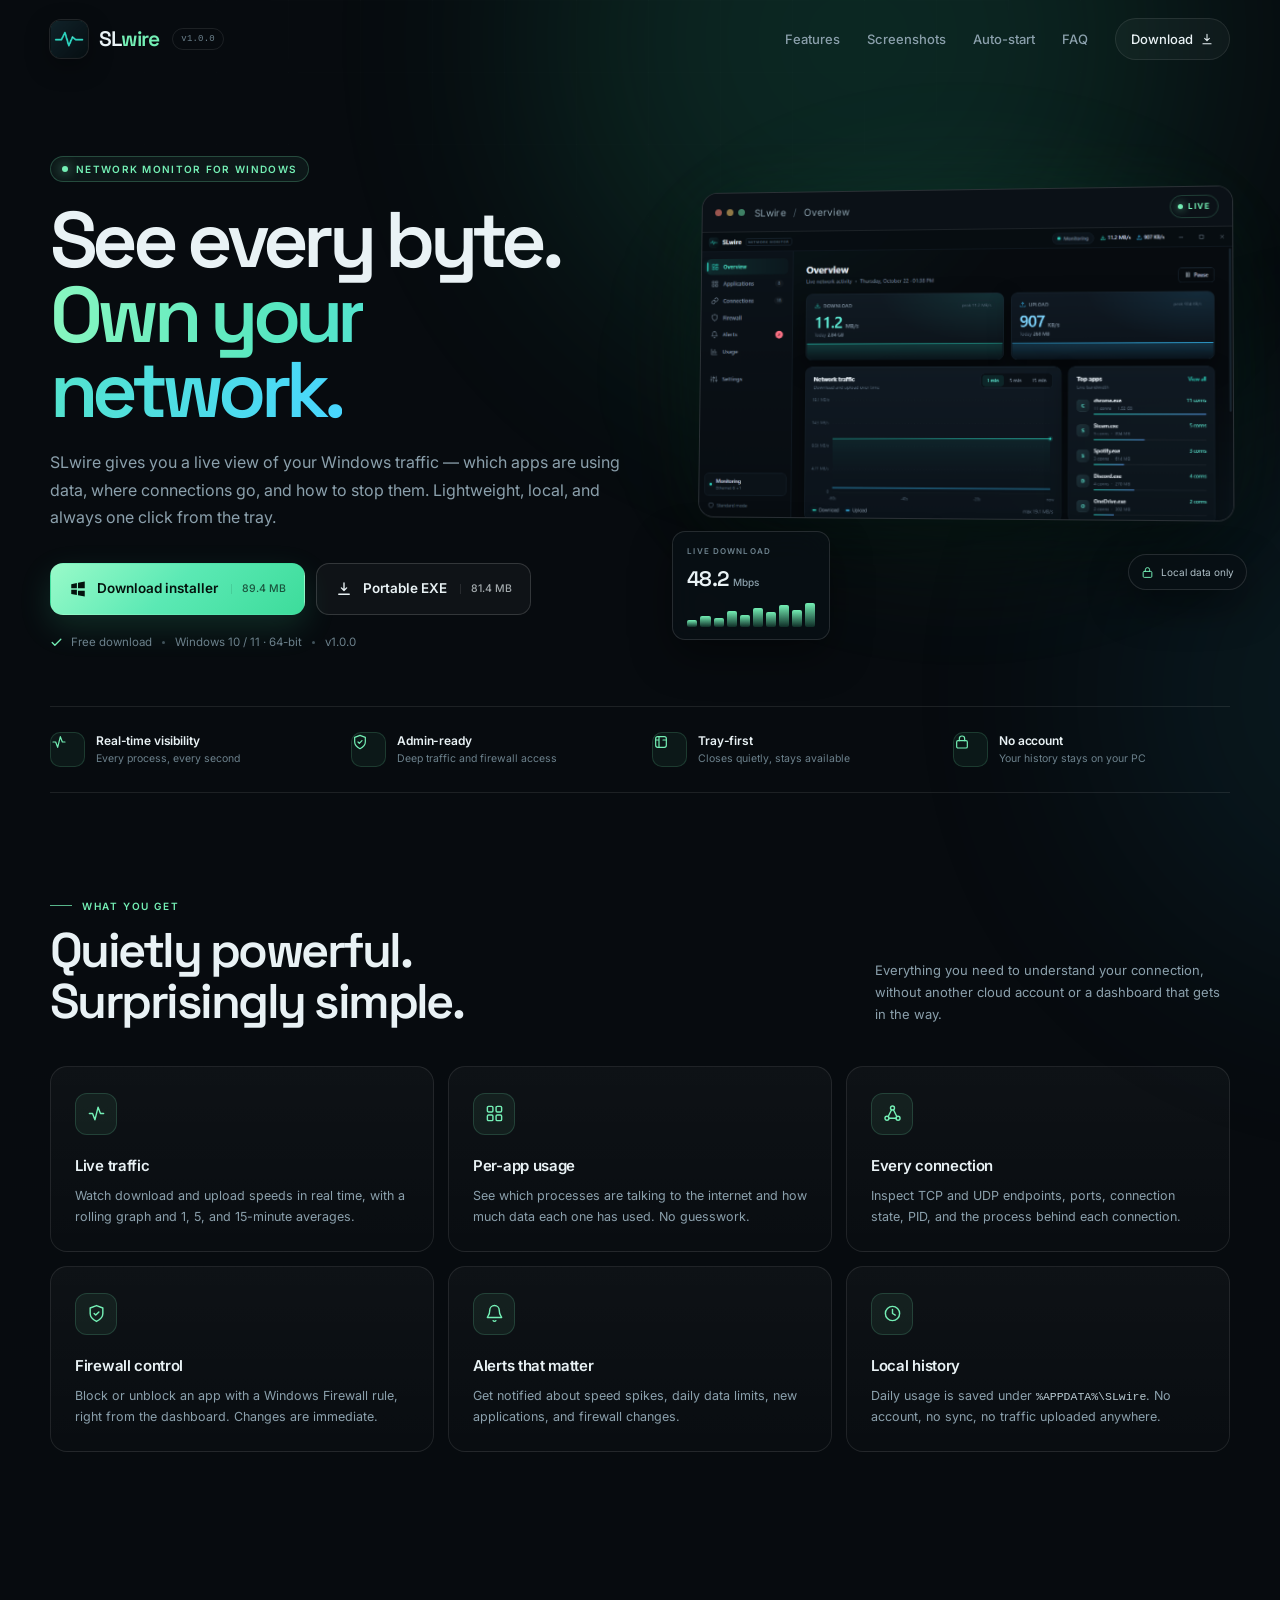
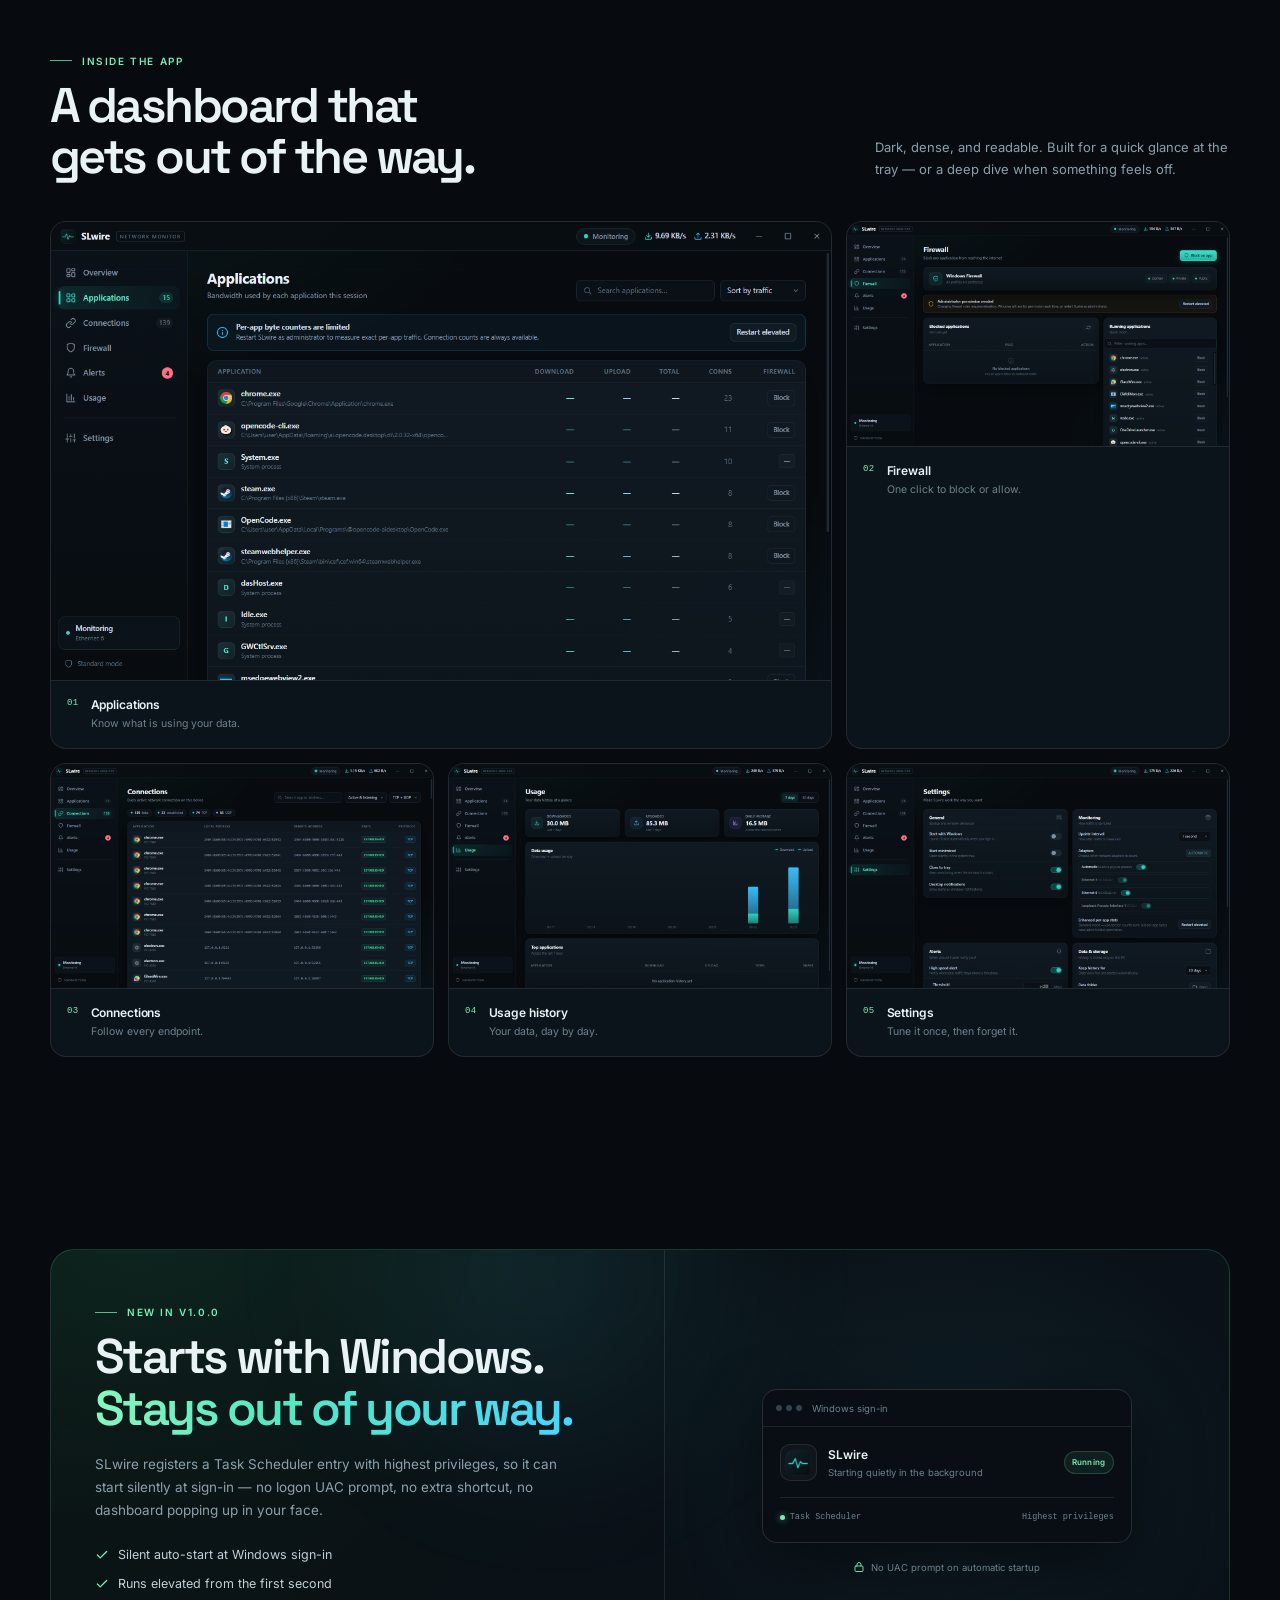
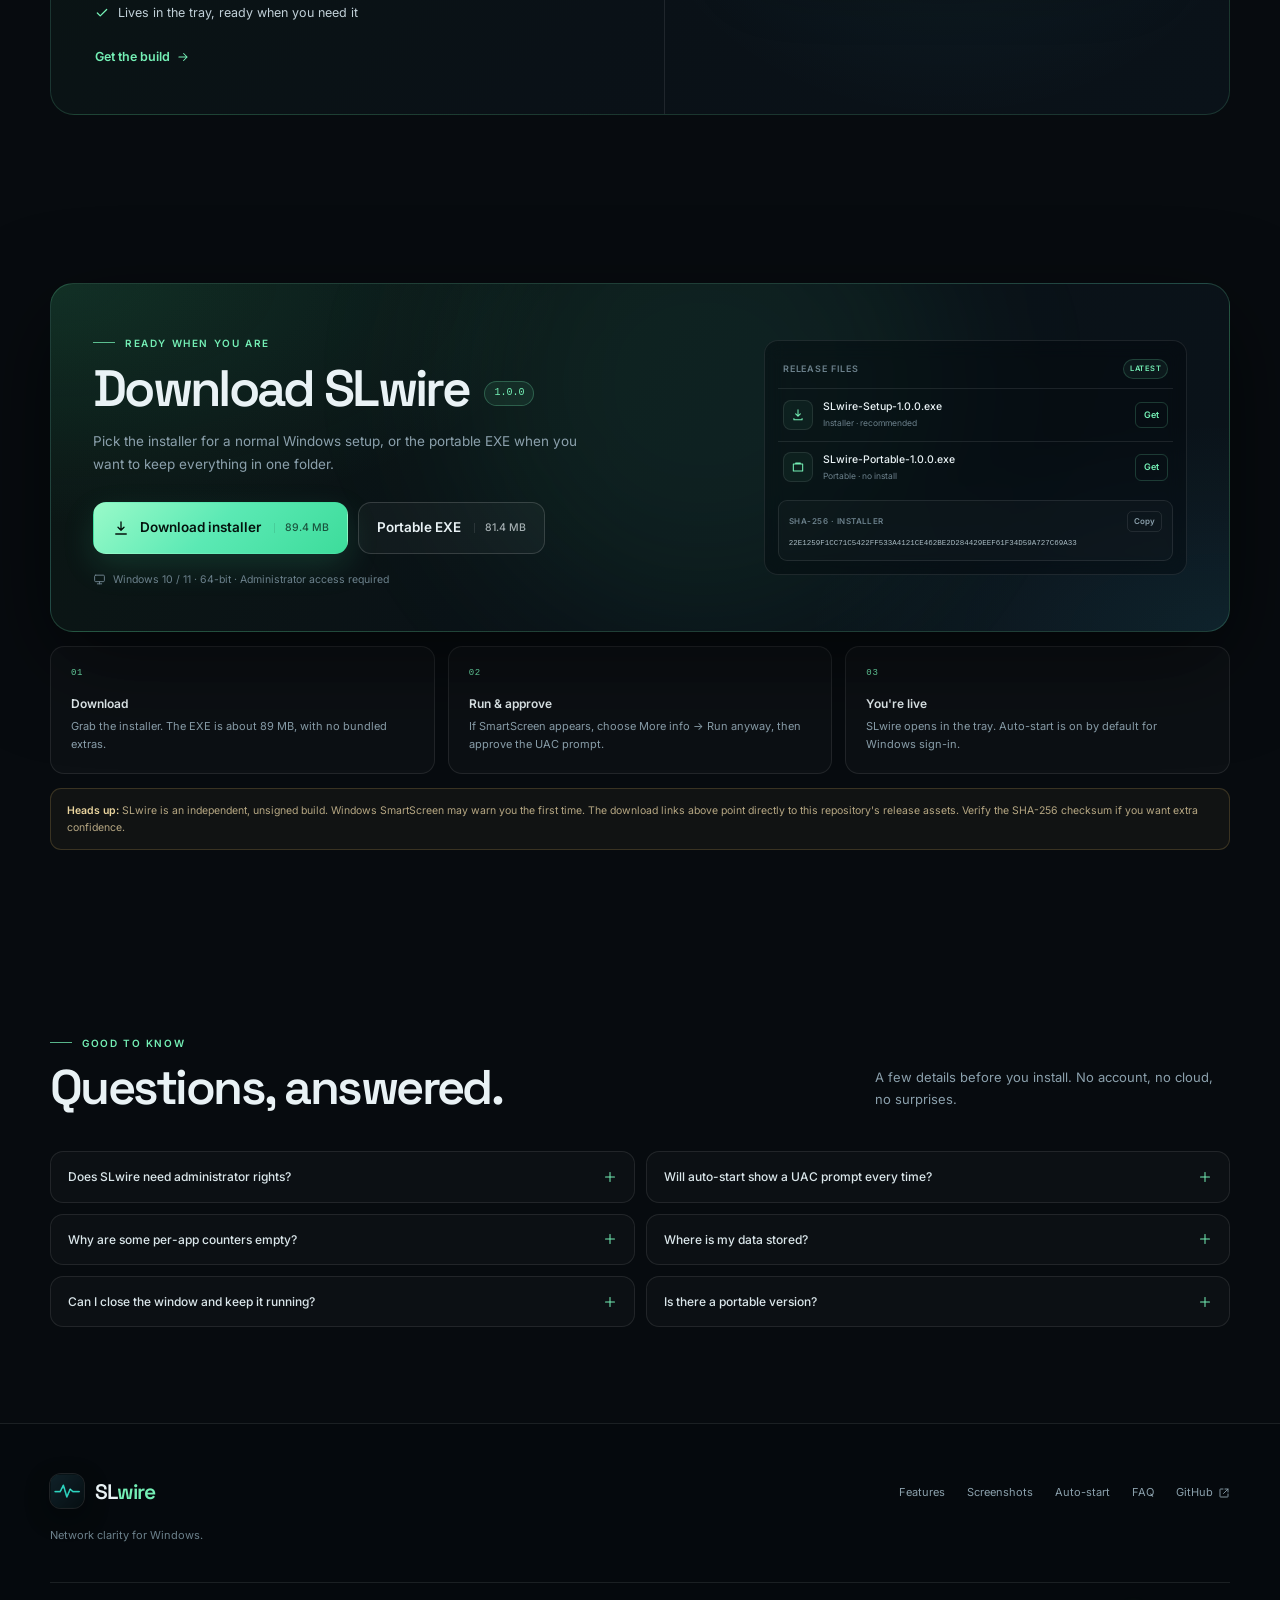
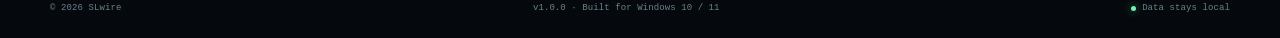
==== docs/index.html @ 0231a0af "Publish SLwire landing page and release notes" ====
<!DOCTYPE html>
<html lang="en">
<head>
  <meta charset="utf-8">
  <meta name="viewport" content="width=device-width, initial-scale=1">
  <title>SLwire — Live network monitor for Windows</title>
  <meta name="description" content="SLwire is a lightweight Windows network monitor with live traffic, per-app usage, connections, firewall control, alerts, and local history. Download v1.0.0.">
  <meta name="theme-color" content="#070b0f">
  <link rel="canonical" href="https://sipkaduwapromotion-creator.github.io/slwire/">
  <link rel="icon" type="image/png" href="assets/icon.png">
  <link rel="apple-touch-icon" href="assets/icon.png">

  <meta property="og:type" content="website">
  <meta property="og:site_name" content="SLwire">
  <meta property="og:title" content="SLwire — See every byte. Own your network.">
  <meta property="og:description" content="Live traffic, per-app usage, connections, firewall control, and local history — in one quiet Windows dashboard. Download SLwire v1.0.0.">
  <meta property="og:url" content="https://sipkaduwapromotion-creator.github.io/slwire/">
  <meta property="og:image" content="https://sipkaduwapromotion-creator.github.io/slwire/assets/screenshot-overview.png">
  <meta property="og:image:width" content="1224">
  <meta property="og:image:height" content="663">
  <meta name="twitter:card" content="summary_large_image">
  <meta name="twitter:title" content="SLwire — Live network monitor for Windows">
  <meta name="twitter:description" content="See every byte. Own your network. Download SLwire v1.0.0.">
  <meta name="twitter:image" content="https://sipkaduwapromotion-creator.github.io/slwire/assets/screenshot-overview.png">

  <link rel="preconnect" href="https://fonts.googleapis.com">
  <link rel="preconnect" href="https://fonts.gstatic.com" crossorigin>
  <link href="https://fonts.googleapis.com/css2?family=Inter:wght@400;500;600;700&family=Space+Grotesk:wght@500;600;700&display=swap" rel="stylesheet">
  <link rel="stylesheet" href="styles.css">
  <script>document.documentElement.classList.add('js');</script>
</head>
<body>
  <div class="bg-grid" aria-hidden="true"></div>
  <div class="orb orb-one" aria-hidden="true"></div>
  <div class="orb orb-two" aria-hidden="true"></div>

  <a class="skip-link" href="#main">Skip to content</a>

  <header class="site-header" id="top">
    <div class="container nav">
      <a class="brand" href="./" aria-label="SLwire home">
        <img src="assets/icon.png" alt="" width="38" height="38">
        <span class="brand-word">SL<span>wire</span></span>
        <span class="version-pill">v1.0.0</span>
      </a>

      <button class="nav-toggle" type="button" aria-expanded="false" aria-controls="nav-menu" aria-label="Open menu">
        <span></span><span></span><span></span>
      </button>

      <nav class="nav-menu" id="nav-menu" aria-label="Primary">
        <a href="#features">Features</a>
        <a href="#screens">Screenshots</a>
        <a href="#autostart">Auto-start</a>
        <a href="#faq">FAQ</a>
        <a class="nav-download" href="#download">
          Download
          <svg viewBox="0 0 24 24" aria-hidden="true"><path d="M12 4v11m0 0 4-4m-4 4-4-4M5 20h14"/></svg>
        </a>
      </nav>
    </div>
  </header>

  <main id="main">
    <section class="hero container">
      <div class="hero-copy reveal">
        <div class="eyebrow"><span class="eyebrow-dot"></span> Network monitor for Windows</div>
        <h1>See every byte.<br><span class="text-gradient">Own your network.</span></h1>
        <p class="hero-lede">SLwire gives you a live view of your Windows traffic — which apps are using data, where connections go, and how to stop them. Lightweight, local, and always one click from the tray.</p>

        <div class="hero-actions">
          <a class="btn btn-primary" href="https://github.com/sipkaduwapromotion-creator/slwire/releases/latest/download/SLwire-Setup-1.0.0.exe">
            <svg class="fill-icon" viewBox="0 0 24 24" aria-hidden="true"><path d="M3 5.5 10.5 4v7H3V5.5Zm0 13L10.5 20v-7H3v5.5ZM12 3.7 21 2v9h-9V3.7Zm0 10.6h9V22l-9-1.7v-6Z"/></svg>
            Download installer
            <span class="btn-meta">89.4 MB</span>
          </a>
          <a class="btn btn-ghost" href="https://github.com/sipkaduwapromotion-creator/slwire/releases/latest/download/SLwire-Portable-1.0.0.exe">
            <svg viewBox="0 0 24 24" aria-hidden="true"><path d="M12 4v10m0 0 3.5-3.5M12 14 8.5 10.5M5 19h14"/></svg>
            Portable EXE
            <span class="btn-meta">81.4 MB</span>
          </a>
        </div>

        <div class="hero-note">
          <svg class="check-icon" viewBox="0 0 24 24" aria-hidden="true"><path d="m20 6-11 11-5-5"/></svg>
          Free download
          <span class="note-dot"></span>
          Windows 10 / 11 · 64-bit
          <span class="note-dot"></span>
          v1.0.0
        </div>
      </div>

      <div class="hero-art reveal">
        <div class="hero-halo" aria-hidden="true"></div>
        <div class="app-window">
          <div class="app-bar">
            <span class="traffic-lights" aria-hidden="true"><i></i><i></i><i></i></span>
            <span class="app-title">SLwire <span>/</span> Overview</span>
            <span class="app-live"><i></i> LIVE</span>
          </div>
          <img src="assets/screenshot-overview.png" alt="SLwire overview dashboard showing live download and upload traffic, a 60-second graph, and top applications." width="1224" height="663" fetchpriority="high">
        </div>

        <div class="float-stat float-speed" aria-hidden="true">
          <span class="float-label">LIVE DOWNLOAD</span>
          <strong>48.2 <small>Mbps</small></strong>
          <div class="mini-bars"><i></i><i></i><i></i><i></i><i></i><i></i><i></i><i></i><i></i><i></i></div>
        </div>

        <div class="float-pill" aria-hidden="true">
          <svg viewBox="0 0 24 24"><rect x="4" y="10" width="16" height="11" rx="2"/><path d="M8 10V7a4 4 0 0 1 8 0v3"/></svg>
          Local data only
        </div>
      </div>
    </section>

    <section class="trust container" aria-label="SLwire highlights">
      <div class="trust-item">
        <span class="trust-icon"><svg viewBox="0 0 24 24" aria-hidden="true"><path d="M3 12h4l3 8 4-16 3 8h4"/></svg></span>
        <div><strong>Real-time visibility</strong><span>Every process, every second</span></div>
      </div>
      <div class="trust-item">
        <span class="trust-icon"><svg viewBox="0 0 24 24" aria-hidden="true"><path d="M12 22s8-4 8-10V5l-8-3-8 3v7c0 6 8 10 8 10Z"/><path d="m9 12 2 2 4-4"/></svg></span>
        <div><strong>Admin-ready</strong><span>Deep traffic and firewall access</span></div>
      </div>
      <div class="trust-item">
        <span class="trust-icon"><svg viewBox="0 0 24 24" aria-hidden="true"><rect x="4" y="4" width="16" height="16" rx="3"/><path d="M9 4v16M4 9h5m6 0h5"/></svg></span>
        <div><strong>Tray-first</strong><span>Closes quietly, stays available</span></div>
      </div>
      <div class="trust-item">
        <span class="trust-icon"><svg viewBox="0 0 24 24" aria-hidden="true"><rect x="4" y="10" width="16" height="11" rx="2"/><path d="M8 10V7a4 4 0 0 1 8 0v3"/></svg></span>
        <div><strong>No account</strong><span>Your history stays on your PC</span></div>
      </div>
    </section>

    <section class="section container" id="features">
      <div class="section-head reveal">
        <div>
          <span class="kicker">What you get</span>
          <h2>Quietly powerful.<br>Surprisingly simple.</h2>
        </div>
        <p>Everything you need to understand your connection, without another cloud account or a dashboard that gets in the way.</p>
      </div>

      <div class="feature-grid">
        <article class="feature-card reveal">
          <span class="feature-icon"><svg viewBox="0 0 24 24" aria-hidden="true"><path d="M3 12h4l3 8 4-16 3 8h4"/></svg></span>
          <h3>Live traffic</h3>
          <p>Watch download and upload speeds in real time, with a rolling graph and 1, 5, and 15-minute averages.</p>
        </article>

        <article class="feature-card reveal">
          <span class="feature-icon"><svg viewBox="0 0 24 24" aria-hidden="true"><rect x="3" y="3" width="7" height="7" rx="1.5"/><rect x="14" y="3" width="7" height="7" rx="1.5"/><rect x="3" y="14" width="7" height="7" rx="1.5"/><rect x="14" y="14" width="7" height="7" rx="1.5"/></svg></span>
          <h3>Per-app usage</h3>
          <p>See which processes are talking to the internet and how much data each one has used. No guesswork.</p>
        </article>

        <article class="feature-card reveal">
          <span class="feature-icon"><svg viewBox="0 0 24 24" aria-hidden="true"><circle cx="12" cy="5" r="2.5"/><circle cx="5" cy="18" r="2.5"/><circle cx="19" cy="18" r="2.5"/><path d="m10.8 7.2-4.2 8.6m6.6-8.6 4.2 8.6M7.5 18h9"/></svg></span>
          <h3>Every connection</h3>
          <p>Inspect TCP and UDP endpoints, ports, connection state, PID, and the process behind each connection.</p>
        </article>

        <article class="feature-card reveal">
          <span class="feature-icon"><svg viewBox="0 0 24 24" aria-hidden="true"><path d="M12 22s8-4 8-10V5l-8-3-8 3v7c0 6 8 10 8 10Z"/><path d="m9 12 2 2 4-4"/></svg></span>
          <h3>Firewall control</h3>
          <p>Block or unblock an app with a Windows Firewall rule, right from the dashboard. Changes are immediate.</p>
        </article>

        <article class="feature-card reveal">
          <span class="feature-icon"><svg viewBox="0 0 24 24" aria-hidden="true"><path d="M18 8a6 6 0 0 0-12 0c0 7-3 7-3 9h18c0-2-3-2-3-9"/><path d="M13.7 21a2 2 0 0 1-3.4 0"/></svg></span>
          <h3>Alerts that matter</h3>
          <p>Get notified about speed spikes, daily data limits, new applications, and firewall changes.</p>
        </article>

        <article class="feature-card reveal">
          <span class="feature-icon"><svg viewBox="0 0 24 24" aria-hidden="true"><circle cx="12" cy="12" r="9"/><path d="M12 7v5l3.5 2"/></svg></span>
          <h3>Local history</h3>
          <p>Daily usage is saved under <code>%APPDATA%\SLwire</code>. No account, no sync, no traffic uploaded anywhere.</p>
        </article>
      </div>
    </section>

    <section class="section container" id="screens">
      <div class="section-head reveal">
        <div>
          <span class="kicker">Inside the app</span>
          <h2>A dashboard that<br>gets out of the way.</h2>
        </div>
        <p>Dark, dense, and readable. Built for a quick glance at the tray — or a deep dive when something feels off.</p>
      </div>

      <div class="gallery">
        <figure class="shot shot-wide reveal">
          <img src="assets/screenshot-apps.png" alt="SLwire Applications page ranking processes by data usage." width="1240" height="728" loading="lazy">
          <figcaption><span>01</span><div><strong>Applications</strong><p>Know what is using your data.</p></div></figcaption>
        </figure>

        <figure class="shot reveal">
          <img src="assets/screenshot-firewall.png" alt="SLwire Firewall page with app rules and block controls." width="1240" height="728" loading="lazy">
          <figcaption><span>02</span><div><strong>Firewall</strong><p>One click to block or allow.</p></div></figcaption>
        </figure>

        <figure class="shot reveal">
          <img src="assets/screenshot-connections.png" alt="SLwire Connections page listing remote endpoints, ports, and process names." width="1240" height="728" loading="lazy">
          <figcaption><span>03</span><div><strong>Connections</strong><p>Follow every endpoint.</p></div></figcaption>
        </figure>

        <figure class="shot reveal">
          <img src="assets/screenshot-usage.png" alt="SLwire Usage history page with daily traffic totals." width="1240" height="728" loading="lazy">
          <figcaption><span>04</span><div><strong>Usage history</strong><p>Your data, day by day.</p></div></figcaption>
        </figure>

        <figure class="shot reveal">
          <img src="assets/screenshot-settings.png" alt="SLwire Settings page with alerts and startup options." width="1240" height="728" loading="lazy">
          <figcaption><span>05</span><div><strong>Settings</strong><p>Tune it once, then forget it.</p></div></figcaption>
        </figure>
      </div>
    </section>

    <section class="section container" id="autostart">
      <div class="split-card reveal">
        <div class="split-copy">
          <span class="kicker">New in v1.0.0</span>
          <h2>Starts with Windows.<br><span class="text-gradient">Stays out of your way.</span></h2>
          <p>SLwire registers a Task Scheduler entry with highest privileges, so it can start silently at sign-in — no logon UAC prompt, no extra shortcut, no dashboard popping up in your face.</p>

          <ul class="check-list">
            <li><svg viewBox="0 0 24 24" aria-hidden="true"><path d="m20 6-11 11-5-5"/></svg>Silent auto-start at Windows sign-in</li>
            <li><svg viewBox="0 0 24 24" aria-hidden="true"><path d="m20 6-11 11-5-5"/></svg>Runs elevated from the first second</li>
            <li><svg viewBox="0 0 24 24" aria-hidden="true"><path d="m20 6-11 11-5-5"/></svg>Lives in the tray, ready when you need it</li>
          </ul>

          <a class="text-link" href="#download">Get the build
            <svg viewBox="0 0 24 24" aria-hidden="true"><path d="M5 12h14m-6-6 6 6-6 6"/></svg>
          </a>
        </div>

        <div class="split-visual">
          <div class="startup-window" aria-label="Illustration of SLwire starting at Windows sign-in">
            <div class="startup-bar">
              <span class="startup-dots"><i></i><i></i><i></i></span>
              <span>Windows sign-in</span>
            </div>
            <div class="startup-body">
              <div class="startup-row">
                <span class="startup-app"><img src="assets/icon.png" alt="" width="26" height="26"></span>
                <div><strong>SLwire</strong><span>Starting quietly in the background</span></div>
                <span class="startup-badge">Running</span>
              </div>
              <div class="startup-divider"></div>
              <div class="startup-meta">
                <span><i class="meta-dot"></i>Task Scheduler</span>
                <span>Highest privileges</span>
              </div>
            </div>
          </div>
          <p class="startup-note"><svg viewBox="0 0 24 24" aria-hidden="true"><rect x="4" y="10" width="16" height="11" rx="2"/><path d="M8 10V7a4 4 0 0 1 8 0v3"/></svg>No UAC prompt on automatic startup</p>
        </div>
      </div>
    </section>

    <section class="section container" id="download">
      <div class="download-card reveal">
        <div class="download-copy">
          <span class="kicker">Ready when you are</span>
          <h2>Download SLwire <span class="version-badge">1.0.0</span></h2>
          <p>Pick the installer for a normal Windows setup, or the portable EXE when you want to keep everything in one folder.</p>

          <div class="download-actions">
            <a class="btn btn-primary" href="https://github.com/sipkaduwapromotion-creator/slwire/releases/latest/download/SLwire-Setup-1.0.0.exe">
              <svg viewBox="0 0 24 24" aria-hidden="true"><path d="M12 4v11m0 0 4-4m-4 4-4-4M5 20h14"/></svg>
              Download installer
              <span class="btn-meta">89.4 MB</span>
            </a>
            <a class="btn btn-outline" href="https://github.com/sipkaduwapromotion-creator/slwire/releases/latest/download/SLwire-Portable-1.0.0.exe">
              Portable EXE
              <span class="btn-meta">81.4 MB</span>
            </a>
          </div>

          <p class="platform-note">
            <svg viewBox="0 0 24 24" aria-hidden="true"><rect x="3" y="4" width="18" height="12" rx="2"/><path d="M8 20h8m-4-4v4"/></svg>
            Windows 10 / 11 · 64-bit · Administrator access required
          </p>
        </div>

        <aside class="release-panel" aria-label="Release files">
          <div class="release-heading">
            <span>Release files</span>
            <span class="release-tag">Latest</span>
          </div>

          <div class="file-row">
            <span class="file-icon"><svg viewBox="0 0 24 24" aria-hidden="true"><path d="M12 3v11m0 0 4-4m-4 4-4-4M5 18v2h14v-2"/></svg></span>
            <div><strong>SLwire-Setup-1.0.0.exe</strong><span>Installer · recommended</span></div>
            <a href="https://github.com/sipkaduwapromotion-creator/slwire/releases/latest/download/SLwire-Setup-1.0.0.exe">Get</a>
          </div>

          <div class="file-row">
            <span class="file-icon"><svg viewBox="0 0 24 24" aria-hidden="true"><path d="M4 7h16v12H4zM8 7V5h8v2"/></svg></span>
            <div><strong>SLwire-Portable-1.0.0.exe</strong><span>Portable · no install</span></div>
            <a href="https://github.com/sipkaduwapromotion-creator/slwire/releases/latest/download/SLwire-Portable-1.0.0.exe">Get</a>
          </div>

          <div class="checksum-box">
            <div class="checksum-label"><span>SHA-256 · installer</span><button type="button" data-copy="22E1259F1CC71C5422FF533A4121CE462BE2D284429EEF61F34D59A727C69A33">Copy</button></div>
            <code>22E1259F1CC71C5422FF533A4121CE462BE2D284429EEF61F34D59A727C69A33</code>
          </div>
        </aside>
      </div>

      <div class="install-grid">
        <div class="install-step reveal">
          <span class="step-num">01</span>
          <strong>Download</strong>
          <p>Grab the installer. The EXE is about 89 MB, with no bundled extras.</p>
        </div>
        <div class="install-step reveal">
          <span class="step-num">02</span>
          <strong>Run &amp; approve</strong>
          <p>If SmartScreen appears, choose More info → Run anyway, then approve the UAC prompt.</p>
        </div>
        <div class="install-step reveal">
          <span class="step-num">03</span>
          <strong>You're live</strong>
          <p>SLwire opens in the tray. Auto-start is on by default for Windows sign-in.</p>
        </div>
      </div>

      <p class="smart-note reveal"><strong>Heads up:</strong> SLwire is an independent, unsigned build. Windows SmartScreen may warn you the first time. The download links above point directly to this repository's release assets. Verify the SHA-256 checksum if you want extra confidence.</p>
    </section>

    <section class="section container" id="faq">
      <div class="section-head reveal">
        <div>
          <span class="kicker">Good to know</span>
          <h2>Questions, answered.</h2>
        </div>
        <p>A few details before you install. No account, no cloud, no surprises.</p>
      </div>

      <div class="faq-grid">
        <details class="faq-item reveal">
          <summary>Does SLwire need administrator rights?<span></span></summary>
          <p>Yes. Windows requires elevation to read per-process network counters and to create Windows Firewall rules. The app is built to run elevated.</p>
        </details>
        <details class="faq-item reveal">
          <summary>Will auto-start show a UAC prompt every time?<span></span></summary>
          <p>No. Automatic startup uses a Task Scheduler task with highest privileges, so it starts silently at sign-in. Only a manual launch asks for UAC.</p>
        </details>
        <details class="faq-item reveal">
          <summary>Why are some per-app counters empty?<span></span></summary>
          <p>Per-app byte counters are TCP-only. Apps that mostly use UDP or QUIC may show little or no app-level traffic. Overall traffic totals are unaffected.</p>
        </details>
        <details class="faq-item reveal">
          <summary>Where is my data stored?<span></span></summary>
          <p>Everything stays on your PC under <code>%APPDATA%\SLwire</code> — settings, alerts, firewall rules, and daily history. Nothing is uploaded to a cloud account.</p>
        </details>
        <details class="faq-item reveal">
          <summary>Can I close the window and keep it running?<span></span></summary>
          <p>Yes. With close-to-tray enabled, closing the window hides it. Use the tray icon to reopen it or to quit completely.</p>
        </details>
        <details class="faq-item reveal">
          <summary>Is there a portable version?<span></span></summary>
          <p>Yes. The portable EXE runs without a standard install. It still needs administrator access and still stores its settings in your user profile.</p>
        </details>
      </div>
    </section>
  </main>

  <footer class="footer">
    <div class="container footer-top">
      <div class="footer-brand">
        <a class="brand" href="#top" aria-label="Back to top">
          <img src="assets/icon.png" alt="" width="34" height="34">
          <span class="brand-word">SL<span>wire</span></span>
        </a>
        <p>Network clarity for Windows.</p>
      </div>

      <nav class="footer-links" aria-label="Footer">
        <a href="#features">Features</a>
        <a href="#screens">Screenshots</a>
        <a href="#autostart">Auto-start</a>
        <a href="#faq">FAQ</a>
        <a href="https://github.com/sipkaduwapromotion-creator/slwire" target="_blank" rel="noopener">
          GitHub
          <svg viewBox="0 0 24 24" aria-hidden="true"><path d="M14 4h6v6M20 4l-9 9M20 14v5a1 1 0 0 1-1 1H5a1 1 0 0 1-1-1V5a1 1 0 0 1 1-1h5"/></svg>
        </a>
      </nav>
    </div>

    <div class="container footer-bottom">
      <span>© <span id="year">2026</span> SLwire</span>
      <span>v1.0.0 · Built for Windows 10 / 11</span>
      <span class="footer-status"><i></i> Data stays local</span>
    </div>
  </footer>

  <script src="app.js"></script>
</body>
</html>
---- docs/styles.css ----
:root {
  --bg: #070b0f;
  --bg-soft: #0a1016;
  --panel: #0c141b;
  --panel-2: #0f1921;
  --text: #e9f2f5;
  --muted: #8ba0ac;
  --muted-2: #6c818c;
  --line: rgba(255, 255, 255, 0.09);
  --line-strong: rgba(255, 255, 255, 0.15);
  --mint: #74efb5;
  --mint-2: #3ddc9b;
  --cyan: #48d6ff;
  --amber: #f4c96b;
  --shadow: 0 30px 90px rgba(0, 0, 0, 0.5);
  --font-body: "Inter", "Segoe UI", system-ui, -apple-system, sans-serif;
  --font-display: "Space Grotesk", "Segoe UI", system-ui, sans-serif;
  --font-mono: "Cascadia Code", "SFMono-Regular", Consolas, monospace;
}

* {
  box-sizing: border-box;
}

html {
  scroll-behavior: smooth;
  color-scheme: dark;
}

body {
  margin: 0;
  min-width: 320px;
  overflow-x: hidden;
  background: var(--bg);
  color: var(--text);
  font-family: var(--font-body);
  font-size: 15px;
  line-height: 1.6;
  -webkit-font-smoothing: antialiased;
  text-rendering: optimizeLegibility;
}

::selection {
  color: #04110c;
  background: var(--mint);
}

img {
  max-width: 100%;
}

a {
  color: inherit;
  text-decoration: none;
}

button,
input {
  font: inherit;
}

button {
  color: inherit;
}

svg {
  width: 18px;
  height: 18px;
  flex: 0 0 auto;
  fill: none;
  stroke: currentColor;
  stroke-width: 1.8;
  stroke-linecap: round;
  stroke-linejoin: round;
}

svg.fill-icon {
  fill: currentColor;
  stroke: none;
}

:focus-visible {
  outline: 2px solid var(--mint);
  outline-offset: 3px;
  border-radius: 6px;
}

.skip-link {
  position: fixed;
  z-index: 100;
  top: 12px;
  left: 12px;
  padding: 10px 14px;
  border-radius: 8px;
  color: #04110c;
  background: var(--mint);
  font-size: 13px;
  font-weight: 700;
  transform: translateY(-160%);
  transition: transform 0.2s ease;
}

.skip-link:focus {
  transform: translateY(0);
}

.bg-grid {
  position: fixed;
  inset: 0;
  z-index: -2;
  pointer-events: none;
  opacity: 0.32;
  background-image:
    linear-gradient(rgba(255, 255, 255, 0.035) 1px, transparent 1px),
    linear-gradient(90deg, rgba(255, 255, 255, 0.035) 1px, transparent 1px);
  background-size: 72px 72px;
  -webkit-mask-image: radial-gradient(ellipse 80% 60% at 50% 0%, #000 20%, transparent 78%);
  mask-image: radial-gradient(ellipse 80% 60% at 50% 0%, #000 20%, transparent 78%);
}

.orb {
  position: fixed;
  z-index: -1;
  width: 640px;
  height: 640px;
  border-radius: 50%;
  pointer-events: none;
  filter: blur(120px);
  opacity: 0.13;
}

.orb-one {
  top: -280px;
  left: 42%;
  background: #2de6a4;
}

.orb-two {
  top: 46%;
  right: -380px;
  width: 560px;
  height: 560px;
  background: #1e9bb7;
  opacity: 0.09;
}

.container {
  width: min(1180px, calc(100% - 48px));
  margin-inline: auto;
}

/* Header */
.site-header {
  position: sticky;
  z-index: 50;
  top: 0;
  border-bottom: 1px solid transparent;
  transition: background 0.25s ease, border-color 0.25s ease;
}

.site-header.is-scrolled {
  border-bottom-color: var(--line);
  background: rgba(7, 11, 15, 0.82);
  -webkit-backdrop-filter: blur(18px);
  backdrop-filter: blur(18px);
}

.nav {
  display: flex;
  align-items: center;
  justify-content: space-between;
  min-height: 78px;
  gap: 24px;
}

.brand {
  display: inline-flex;
  align-items: center;
  gap: 11px;
  flex: 0 0 auto;
}

.brand img {
  width: 38px;
  height: 38px;
  border-radius: 11px;
  box-shadow: 0 0 0 1px rgba(255, 255, 255, 0.11), 0 8px 24px rgba(0, 0, 0, 0.34);
}

.brand-word {
  font-family: var(--font-display);
  font-size: 21px;
  font-weight: 600;
  letter-spacing: -0.045em;
}

.brand-word span {
  color: var(--mint);
}

.version-pill {
  display: inline-flex;
  align-items: center;
  height: 22px;
  margin-left: 2px;
  padding: 0 8px;
  border: 1px solid var(--line);
  border-radius: 999px;
  color: var(--muted-2);
  font-family: var(--font-mono);
  font-size: 9px;
  letter-spacing: 0.02em;
}

.nav-menu {
  display: flex;
  align-items: center;
  gap: 27px;
  color: var(--muted);
  font-size: 13px;
  font-weight: 500;
}

.nav-menu > a:not(.nav-download) {
  position: relative;
  padding: 8px 0;
  transition: color 0.2s ease;
}

.nav-menu > a:not(.nav-download)::after {
  position: absolute;
  right: 0;
  bottom: 2px;
  left: 0;
  height: 1px;
  background: var(--mint);
  content: "";
  transform: scaleX(0);
  transform-origin: right;
  transition: transform 0.25s ease;
}

.nav-menu > a:not(.nav-download):hover {
  color: var(--text);
}

.nav-menu > a:not(.nav-download):hover::after {
  transform: scaleX(1);
  transform-origin: left;
}

.nav-download {
  display: inline-flex;
  align-items: center;
  gap: 7px;
  padding: 10px 15px;
  border: 1px solid var(--line);
  border-radius: 999px;
  color: var(--text);
  background: rgba(255, 255, 255, 0.035);
  transition: border-color 0.2s ease, background 0.2s ease, transform 0.2s ease;
}

.nav-download svg {
  width: 14px;
  height: 14px;
}

.nav-download:hover {
  border-color: rgba(116, 239, 181, 0.42);
  background: rgba(116, 239, 181, 0.08);
  transform: translateY(-1px);
}

.nav-toggle {
  display: none;
  width: 42px;
  height: 42px;
  padding: 11px;
  border: 1px solid var(--line);
  border-radius: 10px;
  background: rgba(255, 255, 255, 0.03);
  cursor: pointer;
}

.nav-toggle span {
  display: block;
  width: 100%;
  height: 1.5px;
  margin: 4px 0;
  border-radius: 2px;
  background: var(--text);
  transition: transform 0.2s ease, opacity 0.2s ease;
}

.nav-toggle.is-open span:nth-child(1) {
  transform: translateY(5.5px) rotate(45deg);
}

.nav-toggle.is-open span:nth-child(2) {
  opacity: 0;
}

.nav-toggle.is-open span:nth-child(3) {
  transform: translateY(-5.5px) rotate(-45deg);
}

/* Hero */
.hero {
  display: grid;
  grid-template-columns: minmax(0, 1.04fr) minmax(0, 0.96fr);
  align-items: center;
  gap: clamp(32px, 5vw, 72px);
  min-height: 610px;
  padding-top: 76px;
  padding-bottom: 55px;
}

.eyebrow {
  display: inline-flex;
  align-items: center;
  gap: 8px;
  padding: 7px 11px;
  border: 1px solid rgba(116, 239, 181, 0.24);
  border-radius: 999px;
  color: var(--mint);
  background: rgba(116, 239, 181, 0.06);
  font-size: 10px;
  font-weight: 600;
  letter-spacing: 0.13em;
  line-height: 1;
  text-transform: uppercase;
}

.eyebrow-dot {
  width: 6px;
  height: 6px;
  border-radius: 50%;
  background: var(--mint);
  box-shadow: 0 0 12px var(--mint);
}

.hero h1 {
  max-width: 760px;
  margin: 21px 0 22px;
  font-family: var(--font-display);
  font-size: clamp(3.25rem, 6.15vw, 5.6rem);
  font-weight: 600;
  letter-spacing: -0.072em;
  line-height: 0.95;
}

.text-gradient {
  color: transparent;
  background: linear-gradient(100deg, #8af7c0 0%, #57e7c0 38%, #48d6ff 100%);
  -webkit-background-clip: text;
  background-clip: text;
}

.hero-lede {
  max-width: 575px;
  margin: 0;
  color: var(--muted);
  font-size: 16px;
  line-height: 1.72;
}

.hero-actions {
  display: flex;
  flex-wrap: wrap;
  gap: 11px;
  margin-top: 31px;
}

.btn {
  display: inline-flex;
  align-items: center;
  justify-content: center;
  gap: 10px;
  min-height: 52px;
  padding: 0 18px;
  border: 1px solid transparent;
  border-radius: 13px;
  font-size: 13.5px;
  font-weight: 600;
  line-height: 1;
  transition: transform 0.2s ease, box-shadow 0.2s ease, border-color 0.2s ease, background 0.2s ease;
}

.btn svg {
  width: 18px;
  height: 18px;
}

.btn:hover {
  transform: translateY(-2px);
}

.btn-primary {
  color: #04120d;
  background: linear-gradient(135deg, #99fac9 0%, #5be9b4 48%, #3ddc9b 100%);
  box-shadow: 0 12px 32px rgba(61, 220, 155, 0.16);
}

.btn-primary:hover {
  box-shadow: 0 17px 42px rgba(61, 220, 155, 0.24);
}

.btn-ghost,
.btn-outline {
  border-color: var(--line-strong);
  color: var(--text);
  background: rgba(255, 255, 255, 0.035);
}

.btn-ghost:hover,
.btn-outline:hover {
  border-color: rgba(116, 239, 181, 0.34);
  background: rgba(116, 239, 181, 0.065);
}

.btn-meta {
  margin-left: 3px;
  padding-left: 10px;
  border-left: 1px solid rgba(4, 18, 13, 0.16);
  font-size: 10.5px;
  font-weight: 500;
  opacity: 0.68;
}

.btn-ghost .btn-meta,
.btn-outline .btn-meta {
  border-left-color: var(--line-strong);
}

.hero-note {
  display: flex;
  flex-wrap: wrap;
  align-items: center;
  gap: 8px;
  margin-top: 18px;
  color: var(--muted-2);
  font-size: 11.5px;
}

.check-icon {
  width: 13px;
  height: 13px;
  color: var(--mint);
  stroke-width: 2.4;
}

.note-dot {
  width: 3px;
  height: 3px;
  margin: 0 2px;
  border-radius: 50%;
  background: #41525b;
}

/* Hero visual */
.hero-art {
  position: relative;
  min-height: 430px;
  perspective: 1400px;
}

.hero-halo {
  position: absolute;
  top: 8%;
  left: 7%;
  width: 86%;
  height: 70%;
  border-radius: 50%;
  background: rgba(54, 220, 161, 0.17);
  filter: blur(72px);
}

.app-window {
  position: relative;
  z-index: 1;
  overflow: hidden;
  border: 1px solid rgba(255, 255, 255, 0.13);
  border-radius: 16px;
  background: #0b1218;
  box-shadow: 0 32px 100px rgba(0, 0, 0, 0.62), 0 0 80px rgba(61, 220, 155, 0.06);
  transform: rotateY(-5.5deg) rotateX(2.5deg);
  transition: transform 0.65s cubic-bezier(0.2, 0.8, 0.2, 1), box-shadow 0.65s ease;
}

.hero-art:hover .app-window {
  box-shadow: 0 38px 120px rgba(0, 0, 0, 0.68), 0 0 100px rgba(61, 220, 155, 0.1);
  transform: rotateY(0deg) rotateX(0deg) translateY(-4px);
}

.app-bar {
  display: flex;
  align-items: center;
  gap: 10px;
  height: 40px;
  padding: 0 13px;
  border-bottom: 1px solid rgba(255, 255, 255, 0.07);
  background: #0b1117;
}

.traffic-lights {
  display: inline-flex;
  gap: 5px;
}

.traffic-lights i {
  width: 7px;
  height: 7px;
  border-radius: 50%;
  background: #33434c;
}

.traffic-lights i:nth-child(1) {
  background: #9b554f;
}

.traffic-lights i:nth-child(2) {
  background: #917846;
}

.traffic-lights i:nth-child(3) {
  background: #3e8064;
}

.app-title {
  overflow: hidden;
  color: #8ba0ac;
  font-size: 10px;
  letter-spacing: 0.01em;
  text-overflow: ellipsis;
  white-space: nowrap;
}

.app-title span {
  margin: 0 4px;
  color: #465660;
}

.app-live {
  display: inline-flex;
  align-items: center;
  gap: 5px;
  margin-left: auto;
  padding: 4px 7px;
  border: 1px solid rgba(116, 239, 181, 0.2);
  border-radius: 999px;
  color: var(--mint);
  font-size: 8px;
  font-weight: 700;
  letter-spacing: 0.13em;
}

.app-live i {
  width: 5px;
  height: 5px;
  border-radius: 50%;
  background: var(--mint);
  box-shadow: 0 0 8px var(--mint);
}

.app-window > img {
  display: block;
  width: 100%;
  height: auto;
}

.float-stat,
.float-pill {
  position: absolute;
  z-index: 2;
  border: 1px solid rgba(255, 255, 255, 0.12);
  background: rgba(9, 16, 21, 0.84);
  box-shadow: 0 16px 42px rgba(0, 0, 0, 0.4);
  -webkit-backdrop-filter: blur(16px);
  backdrop-filter: blur(16px);
}

.float-stat {
  bottom: -22px;
  left: -22px;
  width: 158px;
  padding: 13px 14px 12px;
  border-radius: 13px;
}

.float-label,
.mini-label {
  display: block;
  color: var(--muted-2);
  font-size: 8px;
  font-weight: 600;
  letter-spacing: 0.14em;
}

.float-stat strong {
  display: block;
  margin-top: 4px;
  font-family: var(--font-display);
  font-size: 21px;
  font-weight: 600;
  letter-spacing: -0.04em;
}

.float-stat strong small {
  color: var(--muted);
  font-family: var(--font-body);
  font-size: 10px;
  font-weight: 500;
  letter-spacing: 0;
}

.mini-bars {
  display: flex;
  align-items: flex-end;
  gap: 3px;
  height: 24px;
  margin-top: 8px;
}

.mini-bars i {
  width: 100%;
  border-radius: 2px;
  background: linear-gradient(180deg, var(--mint), rgba(61, 220, 155, 0.15));
  animation: miniBar 1.7s ease-in-out infinite alternate;
}

.mini-bars i:nth-child(1) { height: 30%; animation-delay: -0.2s; }
.mini-bars i:nth-child(2) { height: 48%; animation-delay: -0.6s; }
.mini-bars i:nth-child(3) { height: 38%; animation-delay: -0.9s; }
.mini-bars i:nth-child(4) { height: 66%; animation-delay: -0.1s; }
.mini-bars i:nth-child(5) { height: 52%; animation-delay: -0.75s; }
.mini-bars i:nth-child(6) { height: 80%; animation-delay: -0.4s; }
.mini-bars i:nth-child(7) { height: 62%; animation-delay: -1.1s; }
.mini-bars i:nth-child(8) { height: 94%; animation-delay: -0.3s; }
.mini-bars i:nth-child(9) { height: 72%; animation-delay: -0.8s; }
.mini-bars i:nth-child(10) { height: 100%; animation-delay: -0.5s; }

@keyframes miniBar {
  from { transform: scaleY(0.6); opacity: 0.55; }
  to { transform: scaleY(1); opacity: 1; }
}

.float-pill {
  right: -17px;
  bottom: 28px;
  display: flex;
  align-items: center;
  gap: 7px;
  padding: 9px 12px;
  border-radius: 999px;
  color: #aebfc7;
  font-size: 10px;
}

.float-pill svg {
  width: 13px;
  height: 13px;
  color: var(--mint);
}

/* Trust strip */
.trust {
  display: grid;
  grid-template-columns: repeat(4, 1fr);
  gap: 24px;
  padding-top: 24px;
  padding-bottom: 24px;
  border-top: 1px solid var(--line);
  border-bottom: 1px solid var(--line);
}

.trust-item {
  display: flex;
  align-items: center;
  gap: 11px;
  min-width: 0;
}

.trust-icon {
  display: grid;
  place-items: center;
  width: 35px;
  height: 35px;
  flex: 0 0 auto;
  border: 1px solid rgba(116, 239, 181, 0.16);
  border-radius: 10px;
  color: var(--mint);
  background: rgba(116, 239, 181, 0.055);
}

.trust-icon svg {
  width: 16px;
  height: 16px;
}

.trust-item strong,
.trust-item span {
  display: block;
}

.trust-item strong {
  overflow: hidden;
  font-size: 12px;
  font-weight: 600;
  letter-spacing: -0.01em;
  text-overflow: ellipsis;
  white-space: nowrap;
}

.trust-item div > span {
  overflow: hidden;
  margin-top: 1px;
  color: var(--muted-2);
  font-size: 10.5px;
  text-overflow: ellipsis;
  white-space: nowrap;
}

/* Sections */
.section {
  padding-top: 96px;
  padding-bottom: 96px;
}

.section-head {
  display: flex;
  align-items: flex-end;
  justify-content: space-between;
  gap: 32px;
  margin-bottom: 38px;
}

.kicker {
  display: inline-flex;
  align-items: center;
  gap: 10px;
  margin-bottom: 14px;
  color: var(--mint);
  font-size: 10px;
  font-weight: 600;
  letter-spacing: 0.16em;
  line-height: 1;
  text-transform: uppercase;
}

.kicker::before {
  width: 22px;
  height: 1px;
  background: var(--mint);
  content: "";
  opacity: 0.75;
}

.section h2 {
  margin: 0;
  font-family: var(--font-display);
  font-size: clamp(2rem, 3.8vw, 3.18rem);
  font-weight: 600;
  letter-spacing: -0.052em;
  line-height: 1.06;
}

.section-head > p {
  max-width: 355px;
  margin: 0 0 3px;
  color: var(--muted);
  font-size: 13px;
  line-height: 1.7;
}

.feature-grid {
  display: grid;
  grid-template-columns: repeat(3, 1fr);
  gap: 14px;
}

.feature-card {
  position: relative;
  overflow: hidden;
  padding: 26px 24px 24px;
  border: 1px solid var(--line);
  border-radius: 17px;
  background: linear-gradient(180deg, rgba(255, 255, 255, 0.033), rgba(255, 255, 255, 0.012));
  transition: transform 0.25s ease, border-color 0.25s ease, background 0.25s ease;
}

.feature-card::after {
  position: absolute;
  top: -80px;
  right: -70px;
  width: 190px;
  height: 190px;
  border-radius: 50%;
  background: rgba(61, 220, 155, 0.12);
  content: "";
  filter: blur(50px);
  opacity: 0;
  transition: opacity 0.3s ease;
}

.feature-card:hover {
  border-color: rgba(116, 239, 181, 0.25);
  background: linear-gradient(180deg, rgba(116, 239, 181, 0.055), rgba(255, 255, 255, 0.012));
  transform: translateY(-4px);
}

.feature-card:hover::after {
  opacity: 1;
}

.feature-icon {
  display: grid;
  place-items: center;
  width: 42px;
  height: 42px;
  margin-bottom: 19px;
  border: 1px solid rgba(116, 239, 181, 0.17);
  border-radius: 12px;
  color: var(--mint);
  background: rgba(116, 239, 181, 0.065);
}

.feature-icon svg {
  width: 19px;
  height: 19px;
}

.feature-card h3 {
  margin: 0 0 7px;
  font-size: 15px;
  font-weight: 600;
  letter-spacing: -0.02em;
}

.feature-card p {
  margin: 0;
  color: var(--muted);
  font-size: 12.5px;
  line-height: 1.68;
}

.feature-card code,
.faq-item code {
  color: #b8c9d1;
  font-family: var(--font-mono);
  font-size: 0.92em;
}

/* Screenshot gallery */
.gallery {
  display: grid;
  grid-template-columns: repeat(3, minmax(0, 1fr));
  gap: 14px;
}

.shot {
  overflow: hidden;
  margin: 0;
  border: 1px solid var(--line);
  border-radius: 16px;
  background: var(--panel);
  transition: border-color 0.25s ease, transform 0.25s ease, box-shadow 0.25s ease;
}

.shot:hover {
  border-color: rgba(116, 239, 181, 0.28);
  box-shadow: 0 20px 50px rgba(0, 0, 0, 0.3);
  transform: translateY(-3px);
}

.shot-wide {
  grid-column: span 2;
}

.shot img {
  display: block;
  width: 100%;
  height: auto;
  aspect-ratio: 1240 / 728;
  object-fit: cover;
  object-position: top center;
}

.shot figcaption {
  display: flex;
  align-items: flex-start;
  gap: 12px;
  padding: 14px 16px 15px;
  border-top: 1px solid var(--line);
}

.shot figcaption > span {
  margin-top: 1px;
  color: var(--mint);
  font-family: var(--font-mono);
  font-size: 9px;
  letter-spacing: 0.04em;
}

.shot figcaption strong {
  display: block;
  font-size: 12px;
  font-weight: 600;
  letter-spacing: -0.01em;
}

.shot figcaption p {
  margin: 2px 0 0;
  color: var(--muted-2);
  font-size: 10.5px;
}

/* Auto-start split section */
.split-card {
  position: relative;
  display: grid;
  grid-template-columns: 1.04fr 0.96fr;
  overflow: hidden;
  border: 1px solid rgba(116, 239, 181, 0.16);
  border-radius: 24px;
  background:
    radial-gradient(ellipse 70% 100% at 8% 0%, rgba(61, 220, 155, 0.075), transparent 60%),
    linear-gradient(135deg, #0a1513 0%, #0a1117 56%, #0a1219 100%);
}

.split-card::before {
  position: absolute;
  top: -140px;
  left: 28%;
  width: 330px;
  height: 330px;
  border-radius: 50%;
  background: rgba(72, 214, 255, 0.08);
  content: "";
  filter: blur(80px);
  pointer-events: none;
}

.split-copy {
  position: relative;
  z-index: 1;
  padding: 46px 44px;
}

.split-copy h2 {
  margin-bottom: 18px;
}

.split-copy > p {
  max-width: 485px;
  margin: 0;
  color: var(--muted);
  font-size: 13.5px;
  line-height: 1.72;
}

.check-list {
  display: grid;
  gap: 9px;
  margin: 23px 0 0;
  padding: 0;
  list-style: none;
}

.check-list li {
  display: flex;
  align-items: center;
  gap: 9px;
  color: #c1d0d8;
  font-size: 12.5px;
}

.check-list svg {
  width: 14px;
  height: 14px;
  color: var(--mint);
  stroke-width: 2.2;
}

.text-link {
  display: inline-flex;
  align-items: center;
  gap: 6px;
  margin-top: 24px;
  color: var(--mint);
  font-size: 12.5px;
  font-weight: 600;
}

.text-link svg {
  width: 14px;
  height: 14px;
  transition: transform 0.2s ease;
}

.text-link:hover svg {
  transform: translateX(3px);
}

.split-visual {
  position: relative;
  z-index: 1;
  display: flex;
  flex-direction: column;
  align-items: center;
  justify-content: center;
  padding: 34px;
  border-left: 1px solid var(--line);
  background: radial-gradient(ellipse 80% 80% at 50% 45%, rgba(72, 214, 255, 0.065), transparent 70%);
}

.startup-window {
  width: 100%;
  max-width: 370px;
  overflow: hidden;
  border: 1px solid rgba(255, 255, 255, 0.13);
  border-radius: 15px;
  background: #080e13;
  box-shadow: 0 24px 70px rgba(0, 0, 0, 0.48);
}

.startup-bar {
  display: flex;
  align-items: center;
  gap: 10px;
  height: 37px;
  padding: 0 13px;
  border-bottom: 1px solid var(--line);
  color: var(--muted-2);
  font-size: 9.5px;
}

.startup-dots {
  display: inline-flex;
  gap: 4px;
}

.startup-dots i {
  width: 6px;
  height: 6px;
  border-radius: 50%;
  background: #33434c;
}

.startup-body {
  padding: 17px;
}

.startup-row {
  display: flex;
  align-items: center;
  gap: 11px;
}

.startup-app {
  display: grid;
  place-items: center;
  width: 37px;
  height: 37px;
  flex: 0 0 auto;
  border: 1px solid var(--line);
  border-radius: 10px;
  background: rgba(255, 255, 255, 0.03);
}

.startup-app img {
  border-radius: 8px;
}

.startup-row strong,
.startup-row div > span {
  display: block;
}

.startup-row strong {
  font-size: 12px;
  font-weight: 600;
}

.startup-row div > span {
  margin-top: 1px;
  color: var(--muted-2);
  font-size: 9.5px;
}

.startup-badge {
  margin-left: auto;
  padding: 4px 7px;
  border: 1px solid rgba(116, 239, 181, 0.2);
  border-radius: 999px;
  color: var(--mint);
  background: rgba(116, 239, 181, 0.07);
  font-size: 8px;
  font-weight: 600;
  letter-spacing: 0.04em;
}

.startup-divider {
  height: 1px;
  margin: 16px 0 13px;
  background: var(--line);
}

.startup-meta {
  display: flex;
  justify-content: space-between;
  gap: 14px;
  color: var(--muted-2);
  font-family: var(--font-mono);
  font-size: 8.5px;
}

.startup-meta span {
  display: inline-flex;
  align-items: center;
  gap: 5px;
}

.meta-dot {
  width: 5px;
  height: 5px;
  border-radius: 50%;
  background: var(--mint);
  box-shadow: 0 0 7px rgba(116, 239, 181, 0.65);
}

.startup-note {
  display: inline-flex;
  align-items: center;
  gap: 6px;
  margin: 17px 0 0;
  color: var(--muted-2);
  font-size: 9.5px;
}

.startup-note svg {
  width: 12px;
  height: 12px;
  color: var(--mint);
}

/* Download */
#download {
  padding-top: 72px;
}

.download-card {
  position: relative;
  display: grid;
  grid-template-columns: 1.2fr 0.8fr;
  gap: 36px;
  overflow: hidden;
  padding: 42px;
  border: 1px solid rgba(116, 239, 181, 0.2);
  border-radius: 23px;
  background:
    radial-gradient(ellipse 75% 120% at 0% 0%, rgba(61, 220, 155, 0.13), transparent 58%),
    radial-gradient(ellipse 60% 100% at 100% 100%, rgba(72, 214, 255, 0.08), transparent 60%),
    linear-gradient(125deg, #0b1714 0%, #0a1117 54%, #0a131a 100%);
  box-shadow: var(--shadow);
}

.download-card::before {
  position: absolute;
  top: -140px;
  left: 35%;
  width: 480px;
  height: 480px;
  border-radius: 50%;
  background: rgba(61, 220, 155, 0.08);
  content: "";
  filter: blur(80px);
  pointer-events: none;
}

.download-copy,
.release-panel {
  position: relative;
  z-index: 1;
}

.download-copy h2 {
  margin: 0;
  font-size: clamp(2.15rem, 4vw, 3.35rem);
}

.version-badge {
  display: inline-flex;
  align-items: center;
  height: 25px;
  margin-left: 5px;
  padding: 0 9px;
  border: 1px solid rgba(116, 239, 181, 0.26);
  border-radius: 999px;
  color: var(--mint);
  background: rgba(116, 239, 181, 0.08);
  font-family: var(--font-mono);
  font-size: 10px;
  font-weight: 500;
  letter-spacing: 0;
  vertical-align: middle;
}

.download-copy > p {
  max-width: 500px;
  margin: 14px 0 0;
  color: var(--muted);
  font-size: 13.5px;
  line-height: 1.7;
}

.download-actions {
  display: flex;
  flex-wrap: wrap;
  gap: 10px;
  margin-top: 26px;
}

.btn-outline {
  color: var(--text);
}

.platform-note {
  display: flex;
  align-items: center;
  gap: 7px;
  margin: 17px 0 0 !important;
  color: var(--muted-2) !important;
  font-size: 10.5px !important;
}

.platform-note svg {
  width: 13px;
  height: 13px;
}

.release-panel {
  align-self: center;
  padding: 13px;
  border: 1px solid var(--line);
  border-radius: 14px;
  background: rgba(4, 9, 12, 0.42);
  -webkit-backdrop-filter: blur(10px);
  backdrop-filter: blur(10px);
}

.release-heading {
  display: flex;
  align-items: center;
  justify-content: space-between;
  padding: 5px 5px 9px;
  color: var(--muted-2);
  font-size: 9px;
  font-weight: 600;
  letter-spacing: 0.1em;
  text-transform: uppercase;
}

.release-tag {
  padding: 3px 6px;
  border: 1px solid rgba(116, 239, 181, 0.19);
  border-radius: 999px;
  color: var(--mint);
  background: rgba(116, 239, 181, 0.06);
  font-size: 7.5px;
  letter-spacing: 0.06em;
}

.file-row {
  display: flex;
  align-items: center;
  gap: 10px;
  padding: 10px 5px;
  border-top: 1px solid var(--line);
}

.file-icon {
  display: grid;
  place-items: center;
  width: 30px;
  height: 30px;
  flex: 0 0 auto;
  border: 1px solid var(--line);
  border-radius: 8px;
  color: var(--mint);
  background: rgba(116, 239, 181, 0.05);
}

.file-icon svg {
  width: 14px;
  height: 14px;
}

.file-row div {
  min-width: 0;
}

.file-row strong,
.file-row div > span {
  display: block;
  overflow: hidden;
  text-overflow: ellipsis;
  white-space: nowrap;
}

.file-row strong {
  font-size: 10.5px;
  font-weight: 500;
}

.file-row div > span {
  margin-top: 1px;
  color: var(--muted-2);
  font-size: 8.5px;
}

.file-row > a {
  margin-left: auto;
  padding: 5px 8px;
  border: 1px solid rgba(116, 239, 181, 0.2);
  border-radius: 6px;
  color: var(--mint);
  font-size: 9px;
  font-weight: 600;
  transition: background 0.2s ease;
}

.file-row > a:hover {
  background: rgba(116, 239, 181, 0.1);
}

.checksum-box {
  margin-top: 7px;
  padding: 10px;
  border: 1px solid var(--line);
  border-radius: 9px;
  background: rgba(255, 255, 255, 0.025);
}

.checksum-label {
  display: flex;
  align-items: center;
  justify-content: space-between;
  gap: 8px;
  color: var(--muted-2);
  font-size: 8px;
  font-weight: 600;
  letter-spacing: 0.06em;
  text-transform: uppercase;
}

.checksum-label button {
  padding: 3px 6px;
  border: 1px solid var(--line);
  border-radius: 5px;
  color: var(--muted);
  background: transparent;
  font-size: 8px;
  cursor: pointer;
  transition: color 0.2s ease, border-color 0.2s ease;
}

.checksum-label button:hover,
.checksum-label button.is-copied {
  border-color: rgba(116, 239, 181, 0.3);
  color: var(--mint);
}

.checksum-box code {
  display: block;
  margin-top: 6px;
  color: #a9bbc3;
  font-family: var(--font-mono);
  font-size: 7.5px;
  line-height: 1.55;
  overflow-wrap: anywhere;
}

.install-grid {
  display: grid;
  grid-template-columns: repeat(3, 1fr);
  gap: 13px;
  margin-top: 14px;
}

.install-step {
  padding: 19px 20px;
  border: 1px solid var(--line);
  border-radius: 14px;
  background: rgba(255, 255, 255, 0.022);
}

.step-num {
  display: block;
  margin-bottom: 14px;
  color: var(--mint);
  font-family: var(--font-mono);
  font-size: 9px;
  letter-spacing: 0.08em;
}

.install-step strong {
  display: block;
  margin-bottom: 4px;
  font-size: 12px;
  font-weight: 600;
}

.install-step p {
  margin: 0;
  color: var(--muted);
  font-size: 11px;
  line-height: 1.65;
}

.smart-note {
  margin: 14px 0 0;
  padding: 13px 16px;
  border: 1px solid rgba(244, 201, 107, 0.18);
  border-radius: 11px;
  color: #b6a783;
  background: rgba(244, 201, 107, 0.045);
  font-size: 10.5px;
  line-height: 1.65;
}

.smart-note strong {
  color: #e9d49e;
  font-weight: 600;
}

/* FAQ */
#faq {
  padding-top: 80px;
}

.faq-grid {
  display: grid;
  grid-template-columns: repeat(2, 1fr);
  gap: 11px;
}

.faq-item {
  padding: 0 17px;
  border: 1px solid var(--line);
  border-radius: 13px;
  background: rgba(255, 255, 255, 0.023);
  transition: border-color 0.2s ease, background 0.2s ease;
}

.faq-item:hover,
.faq-item[open] {
  border-color: rgba(116, 239, 181, 0.2);
  background: rgba(116, 239, 181, 0.028);
}

.faq-item summary {
  display: flex;
  align-items: center;
  justify-content: space-between;
  gap: 18px;
  padding: 16px 0;
  color: #dbe7eb;
  font-size: 12px;
  font-weight: 500;
  line-height: 1.45;
  list-style: none;
  cursor: pointer;
}

.faq-item summary::-webkit-details-marker {
  display: none;
}

.faq-item summary span {
  position: relative;
  width: 14px;
  height: 14px;
  flex: 0 0 auto;
}

.faq-item summary span::before,
.faq-item summary span::after {
  position: absolute;
  top: 50%;
  left: 50%;
  width: 10px;
  height: 1px;
  border-radius: 2px;
  background: var(--mint);
  content: "";
  transform: translate(-50%, -50%);
  transition: transform 0.2s ease;
}

.faq-item summary span::after {
  transform: translate(-50%, -50%) rotate(90deg);
}

.faq-item[open] summary span::after {
  transform: translate(-50%, -50%) rotate(0deg);
}

.faq-item p {
  margin: -4px 0 16px;
  color: var(--muted);
  font-size: 11.5px;
  line-height: 1.7;
}

/* Footer */
.footer {
  padding-top: 50px;
  padding-bottom: 23px;
  border-top: 1px solid var(--line);
  background: rgba(4, 8, 11, 0.4);
}

.footer-top {
  display: flex;
  align-items: flex-start;
  justify-content: space-between;
  gap: 28px;
}

.footer-brand .brand img {
  width: 34px;
  height: 34px;
}

.footer-brand p {
  margin: 12px 0 0;
  color: var(--muted-2);
  font-size: 11px;
}

.footer-links {
  display: flex;
  flex-wrap: wrap;
  align-items: center;
  gap: 22px;
  padding-top: 10px;
  color: var(--muted);
  font-size: 11px;
}

.footer-links a {
  display: inline-flex;
  align-items: center;
  gap: 5px;
  transition: color 0.2s ease;
}

.footer-links a:hover {
  color: var(--text);
}

.footer-links svg {
  width: 12px;
  height: 12px;
}

.footer-bottom {
  display: flex;
  flex-wrap: wrap;
  justify-content: space-between;
  gap: 10px;
  margin-top: 37px;
  padding-top: 18px;
  border-top: 1px solid var(--line);
  color: var(--muted-2);
  font-family: var(--font-mono);
  font-size: 9px;
  letter-spacing: 0.01em;
}

.footer-status {
  display: inline-flex;
  align-items: center;
  gap: 6px;
}

.footer-status i {
  width: 5px;
  height: 5px;
  border-radius: 50%;
  background: var(--mint);
  box-shadow: 0 0 8px rgba(116, 239, 181, 0.6);
}

/* Reveal animations */
.js .reveal {
  opacity: 0;
  transform: translateY(17px);
  transition: opacity 0.65s cubic-bezier(0.2, 0.75, 0.25, 1), transform 0.65s cubic-bezier(0.2, 0.75, 0.25, 1);
}

.js .reveal.is-visible {
  opacity: 1;
  transform: none;
}

.feature-grid .reveal:nth-child(2),
.gallery .reveal:nth-child(2),
.install-grid .reveal:nth-child(2) {
  transition-delay: 0.06s;
}

.feature-grid .reveal:nth-child(3),
.gallery .reveal:nth-child(3),
.install-grid .reveal:nth-child(3) {
  transition-delay: 0.12s;
}

.feature-grid .reveal:nth-child(4),
.gallery .reveal:nth-child(4) {
  transition-delay: 0.04s;
}

.feature-grid .reveal:nth-child(5),
.gallery .reveal:nth-child(5) {
  transition-delay: 0.1s;
}

.feature-grid .reveal:nth-child(6) {
  transition-delay: 0.16s;
}

/* Responsive */
@media (max-width: 1020px) {
  .hero {
    grid-template-columns: 1fr;
    min-height: 0;
    padding-top: 68px;
    padding-bottom: 74px;
  }

  .hero-copy {
    max-width: 720px;
  }

  .hero h1 {
    font-size: clamp(3.3rem, 8.5vw, 5.3rem);
  }

  .hero-art {
    width: 100%;
    max-width: 760px;
    margin: 10px auto 0;
    min-height: 0;
  }

  .float-stat {
    bottom: -17px;
    left: 12px;
  }

  .float-pill {
    right: 12px;
  }

  .trust {
    grid-template-columns: repeat(2, 1fr);
    gap: 18px 26px;
  }

  .feature-grid {
    grid-template-columns: repeat(2, 1fr);
  }

  .gallery {
    grid-template-columns: repeat(2, minmax(0, 1fr));
  }

  .shot-wide {
    grid-column: span 2;
  }

  .gallery .shot:last-child {
    grid-column: span 2;
  }

  .split-card {
    grid-template-columns: 1fr;
  }

  .split-copy {
    padding: 38px 34px;
  }

  .split-visual {
    padding: 30px 34px 34px;
    border-top: 1px solid var(--line);
    border-left: 0;
  }

  .download-card {
    grid-template-columns: 1fr;
    gap: 28px;
    padding: 34px;
  }

  .release-panel {
    max-width: 560px;
  }
}

@media (max-width: 760px) {
  .container {
    width: calc(100% - 32px);
  }

  .nav {
    min-height: 69px;
  }

  .brand img {
    width: 34px;
    height: 34px;
  }

  .brand-word {
    font-size: 19px;
  }

  .version-pill {
    display: none;
  }

  .nav-toggle {
    display: block;
  }

  .nav-menu {
    position: absolute;
    top: 69px;
    right: 0;
    left: 0;
    display: none;
    flex-direction: column;
    align-items: stretch;
    gap: 0;
    padding: 8px 16px 16px;
    border-bottom: 1px solid var(--line);
    background: rgba(7, 11, 15, 0.98);
    -webkit-backdrop-filter: blur(18px);
    backdrop-filter: blur(18px);
    box-shadow: 0 20px 40px rgba(0, 0, 0, 0.35);
  }

  .nav-menu.is-open {
    display: flex;
  }

  .nav-menu > a:not(.nav-download) {
    padding: 13px 2px;
    border-bottom: 1px solid var(--line);
  }

  .nav-menu > a:not(.nav-download)::after {
    display: none;
  }

  .nav-download {
    justify-content: center;
    margin-top: 12px;
  }

  .hero {
    padding-top: 50px;
    padding-bottom: 60px;
  }

  .hero h1 {
    margin-top: 18px;
    font-size: clamp(2.8rem, 13.5vw, 4.1rem);
  }

  .hero-lede {
    font-size: 14px;
    line-height: 1.7;
  }

  .hero-actions {
    flex-direction: column;
    align-items: stretch;
    margin-top: 25px;
  }

  .btn {
    width: 100%;
  }

  .hero-note {
    font-size: 10.5px;
    line-height: 1.6;
  }

  .app-window {
    transform: none;
    border-radius: 12px;
  }

  .app-bar {
    height: 34px;
  }

  .app-title {
    font-size: 8.5px;
  }

  .float-stat {
    bottom: -12px;
    left: 8px;
    width: 135px;
    padding: 9px 10px;
  }

  .float-stat strong {
    font-size: 17px;
  }

  .float-pill {
    right: 8px;
    bottom: 18px;
    padding: 7px 9px;
    font-size: 8.5px;
  }

  .float-pill svg {
    width: 11px;
    height: 11px;
  }

  .trust {
    grid-template-columns: 1fr;
    gap: 15px;
    padding-top: 20px;
    padding-bottom: 20px;
  }

  .trust-item strong {
    font-size: 11.5px;
  }

  .trust-item div > span {
    font-size: 10px;
  }

  .section {
    padding-top: 65px;
    padding-bottom: 65px;
  }

  .section-head {
    display: block;
    margin-bottom: 26px;
  }

  .section-head > p {
    margin-top: 15px;
  }

  .section h2 {
    font-size: clamp(1.9rem, 8vw, 2.6rem);
  }

  .feature-grid {
    grid-template-columns: 1fr;
  }

  .feature-card {
    padding: 22px 21px;
  }

  .gallery {
    grid-template-columns: 1fr;
  }

  .shot-wide,
  .gallery .shot:last-child {
    grid-column: span 1;
  }

  .split-copy {
    padding: 30px 23px 26px;
  }

  .split-copy h2 {
    font-size: clamp(1.9rem, 8vw, 2.5rem);
  }

  .split-visual {
    padding: 22px 23px 27px;
  }

  .startup-meta {
    font-size: 7.5px;
  }

  #download {
    padding-top: 50px;
  }

  .download-card {
    padding: 27px 21px;
    border-radius: 18px;
  }

  .download-copy h2 {
    font-size: clamp(2rem, 9vw, 2.7rem);
  }

  .download-actions {
    flex-direction: column;
    align-items: stretch;
  }

  .release-panel {
    padding: 10px;
  }

  .file-row strong {
    font-size: 9.5px;
  }

  .install-grid {
    grid-template-columns: 1fr;
  }

  .faq-grid {
    grid-template-columns: 1fr;
  }

  .footer-top {
    display: block;
  }

  .footer-links {
    gap: 14px 19px;
    padding-top: 24px;
  }

  .footer-bottom {
    display: grid;
    gap: 8px;
  }
}

@media (max-width: 400px) {
  .hero h1 {
    font-size: 2.65rem;
  }

  .eyebrow {
    font-size: 8.5px;
  }

  .float-stat {
    display: none;
  }

  .float-pill {
    right: 6px;
    bottom: 8px;
  }
}

@media (prefers-reduced-motion: reduce) {
  html {
    scroll-behavior: auto;
  }

  *,
  *::before,
  *::after {
    animation-duration: 0.01ms !important;
    animation-iteration-count: 1 !important;
    transition-duration: 0.01ms !important;
  }

  .js .reveal {
    opacity: 1;
    transform: none;
  }
}
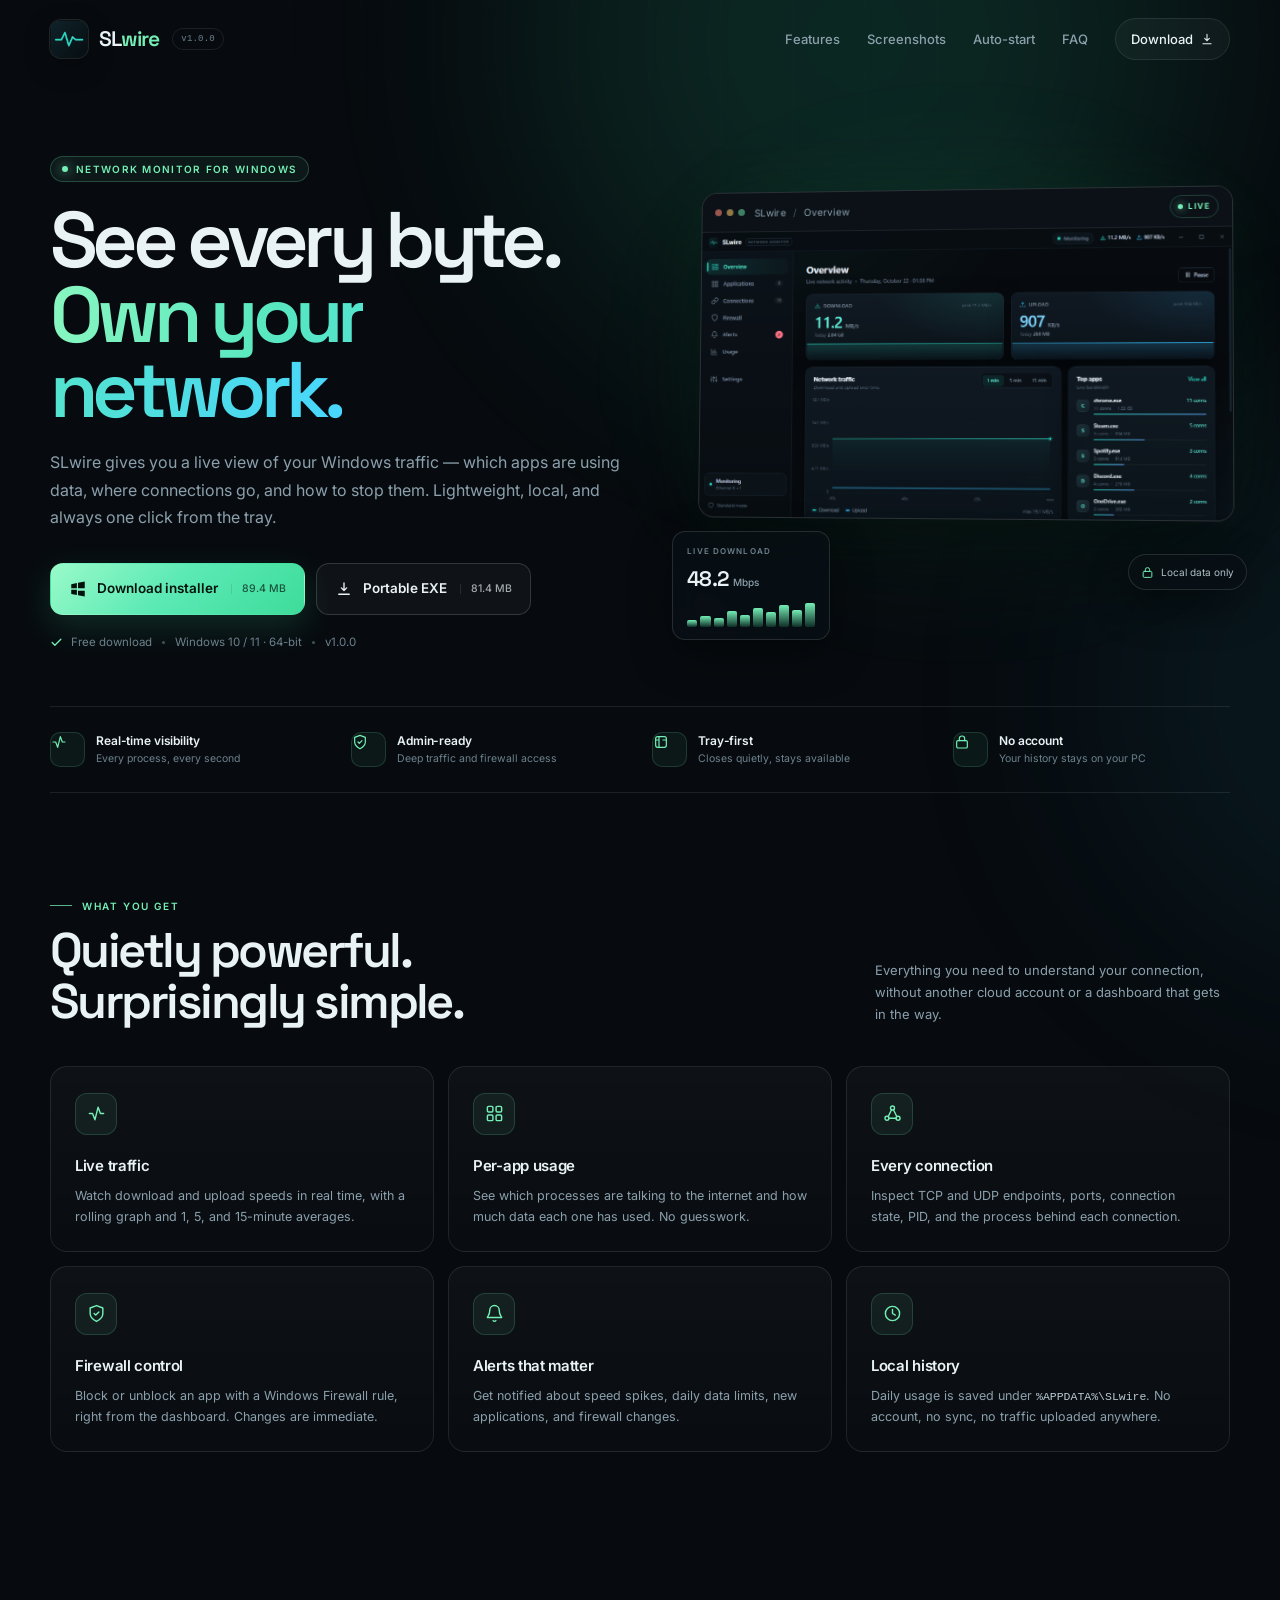
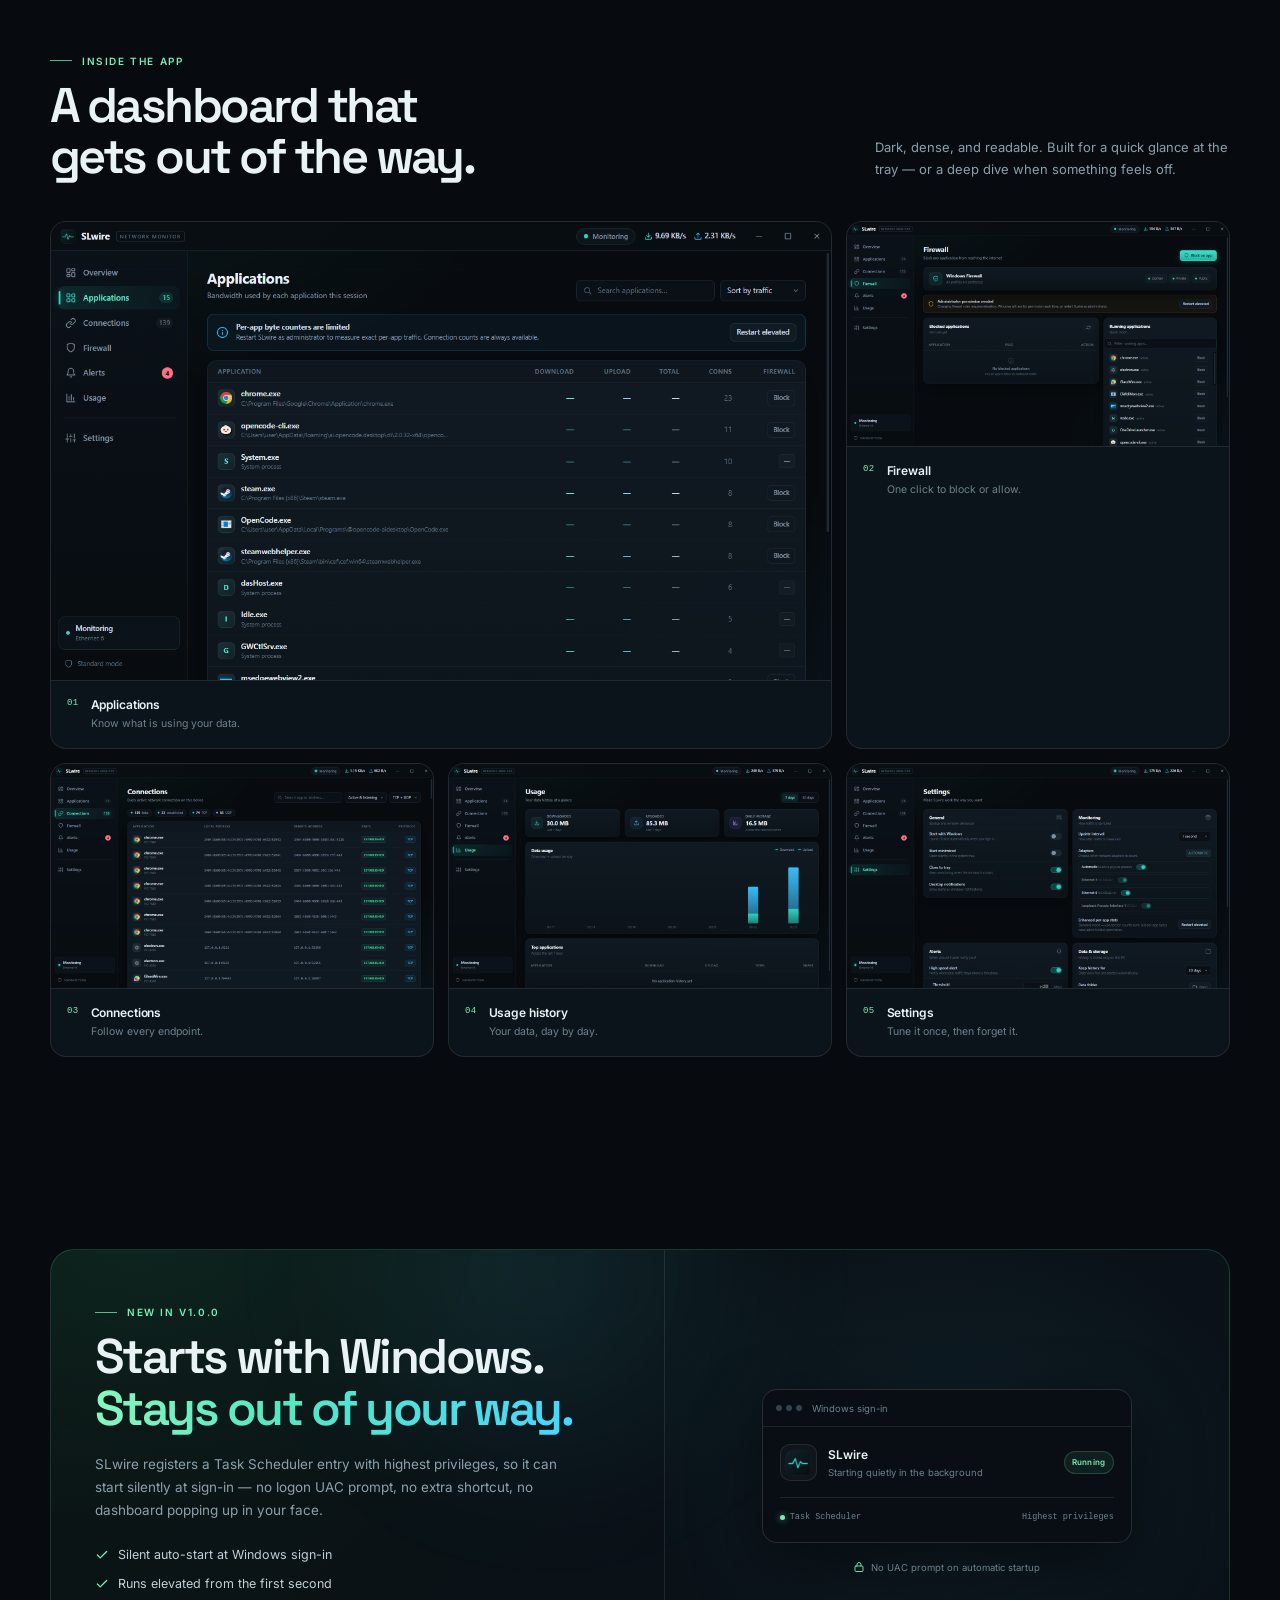
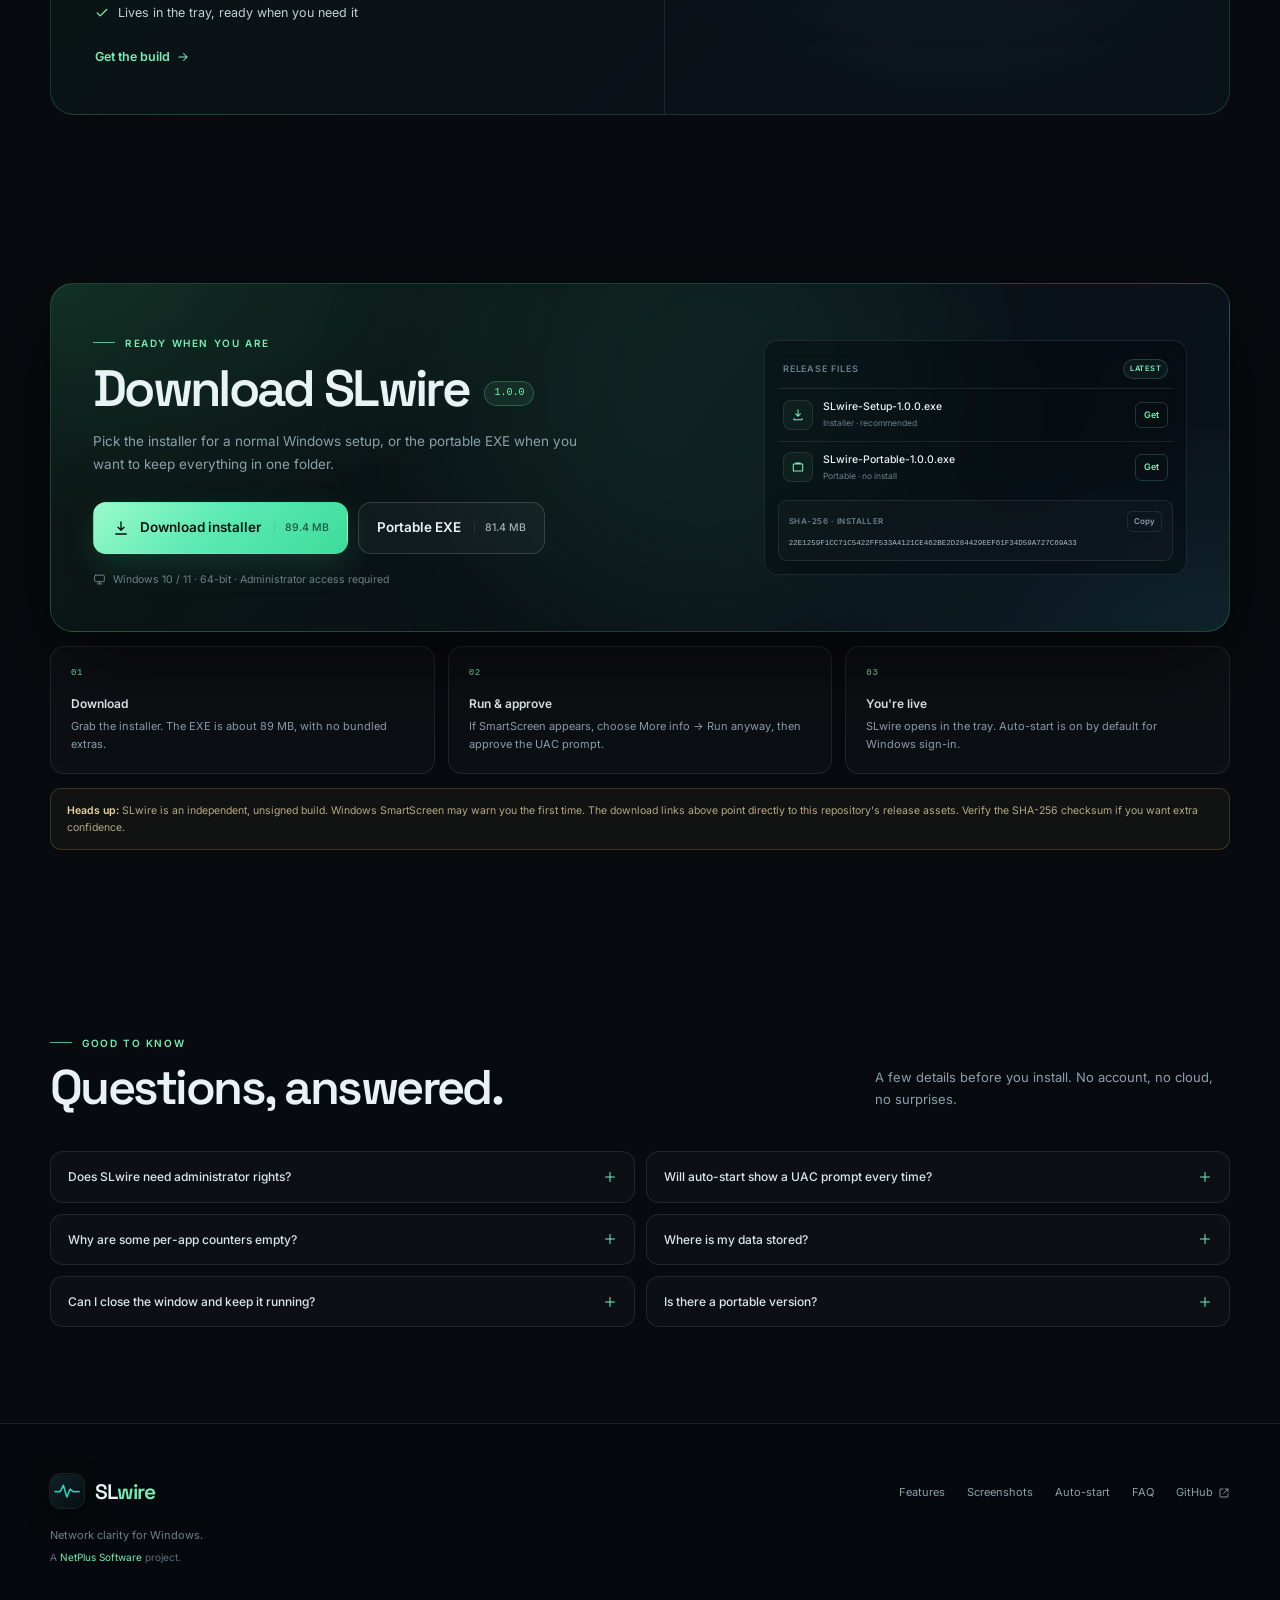
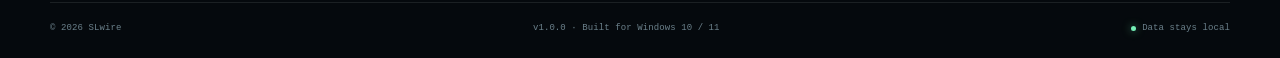
==== commit 544c9429: "Publish SLwire landing page and release notes" ====
--- a/docs/index.html
+++ b/docs/index.html
@@ -5,8 +5,9 @@
   <meta name="viewport" content="width=device-width, initial-scale=1">
   <title>SLwire — Live network monitor for Windows</title>
   <meta name="description" content="SLwire is a lightweight Windows network monitor with live traffic, per-app usage, connections, firewall control, alerts, and local history. Download v1.0.0.">
+  <meta name="author" content="NetPlus Software">
   <meta name="theme-color" content="#070b0f">
-  <link rel="canonical" href="https://sipkaduwapromotion-creator.github.io/slwire/">
+  <link rel="canonical" href="https://net-plus-software.github.io/slwire/">
   <link rel="icon" type="image/png" href="assets/icon.png">
   <link rel="apple-touch-icon" href="assets/icon.png">
 
@@ -14,14 +15,14 @@
   <meta property="og:site_name" content="SLwire">
   <meta property="og:title" content="SLwire — See every byte. Own your network.">
   <meta property="og:description" content="Live traffic, per-app usage, connections, firewall control, and local history — in one quiet Windows dashboard. Download SLwire v1.0.0.">
-  <meta property="og:url" content="https://sipkaduwapromotion-creator.github.io/slwire/">
-  <meta property="og:image" content="https://sipkaduwapromotion-creator.github.io/slwire/assets/screenshot-overview.png">
+  <meta property="og:url" content="https://net-plus-software.github.io/slwire/">
+  <meta property="og:image" content="https://net-plus-software.github.io/slwire/assets/screenshot-overview.png">
   <meta property="og:image:width" content="1224">
   <meta property="og:image:height" content="663">
   <meta name="twitter:card" content="summary_large_image">
   <meta name="twitter:title" content="SLwire — Live network monitor for Windows">
   <meta name="twitter:description" content="See every byte. Own your network. Download SLwire v1.0.0.">
-  <meta name="twitter:image" content="https://sipkaduwapromotion-creator.github.io/slwire/assets/screenshot-overview.png">
+  <meta name="twitter:image" content="https://net-plus-software.github.io/slwire/assets/screenshot-overview.png">
 
   <link rel="preconnect" href="https://fonts.googleapis.com">
   <link rel="preconnect" href="https://fonts.gstatic.com" crossorigin>
@@ -69,12 +70,12 @@
         <p class="hero-lede">SLwire gives you a live view of your Windows traffic — which apps are using data, where connections go, and how to stop them. Lightweight, local, and always one click from the tray.</p>
 
         <div class="hero-actions">
-          <a class="btn btn-primary" href="https://github.com/sipkaduwapromotion-creator/slwire/releases/latest/download/SLwire-Setup-1.0.0.exe">
+          <a class="btn btn-primary" href="https://github.com/Net-Plus-Software/slwire/releases/latest/download/SLwire-Setup-1.0.0.exe">
             <svg class="fill-icon" viewBox="0 0 24 24" aria-hidden="true"><path d="M3 5.5 10.5 4v7H3V5.5Zm0 13L10.5 20v-7H3v5.5ZM12 3.7 21 2v9h-9V3.7Zm0 10.6h9V22l-9-1.7v-6Z"/></svg>
             Download installer
             <span class="btn-meta">89.4 MB</span>
           </a>
-          <a class="btn btn-ghost" href="https://github.com/sipkaduwapromotion-creator/slwire/releases/latest/download/SLwire-Portable-1.0.0.exe">
+          <a class="btn btn-ghost" href="https://github.com/Net-Plus-Software/slwire/releases/latest/download/SLwire-Portable-1.0.0.exe">
             <svg viewBox="0 0 24 24" aria-hidden="true"><path d="M12 4v10m0 0 3.5-3.5M12 14 8.5 10.5M5 19h14"/></svg>
             Portable EXE
             <span class="btn-meta">81.4 MB</span>
@@ -269,12 +270,12 @@
           <p>Pick the installer for a normal Windows setup, or the portable EXE when you want to keep everything in one folder.</p>
 
           <div class="download-actions">
-            <a class="btn btn-primary" href="https://github.com/sipkaduwapromotion-creator/slwire/releases/latest/download/SLwire-Setup-1.0.0.exe">
+            <a class="btn btn-primary" href="https://github.com/Net-Plus-Software/slwire/releases/latest/download/SLwire-Setup-1.0.0.exe">
               <svg viewBox="0 0 24 24" aria-hidden="true"><path d="M12 4v11m0 0 4-4m-4 4-4-4M5 20h14"/></svg>
               Download installer
               <span class="btn-meta">89.4 MB</span>
             </a>
-            <a class="btn btn-outline" href="https://github.com/sipkaduwapromotion-creator/slwire/releases/latest/download/SLwire-Portable-1.0.0.exe">
+            <a class="btn btn-outline" href="https://github.com/Net-Plus-Software/slwire/releases/latest/download/SLwire-Portable-1.0.0.exe">
               Portable EXE
               <span class="btn-meta">81.4 MB</span>
             </a>
@@ -295,13 +296,13 @@
           <div class="file-row">
             <span class="file-icon"><svg viewBox="0 0 24 24" aria-hidden="true"><path d="M12 3v11m0 0 4-4m-4 4-4-4M5 18v2h14v-2"/></svg></span>
             <div><strong>SLwire-Setup-1.0.0.exe</strong><span>Installer · recommended</span></div>
-            <a href="https://github.com/sipkaduwapromotion-creator/slwire/releases/latest/download/SLwire-Setup-1.0.0.exe">Get</a>
+            <a href="https://github.com/Net-Plus-Software/slwire/releases/latest/download/SLwire-Setup-1.0.0.exe">Get</a>
           </div>
 
           <div class="file-row">
             <span class="file-icon"><svg viewBox="0 0 24 24" aria-hidden="true"><path d="M4 7h16v12H4zM8 7V5h8v2"/></svg></span>
             <div><strong>SLwire-Portable-1.0.0.exe</strong><span>Portable · no install</span></div>
-            <a href="https://github.com/sipkaduwapromotion-creator/slwire/releases/latest/download/SLwire-Portable-1.0.0.exe">Get</a>
+            <a href="https://github.com/Net-Plus-Software/slwire/releases/latest/download/SLwire-Portable-1.0.0.exe">Get</a>
           </div>
 
           <div class="checksum-box">
@@ -378,6 +379,7 @@
           <span class="brand-word">SL<span>wire</span></span>
         </a>
         <p>Network clarity for Windows.</p>
+        <p class="footer-company">A <a href="https://github.com/Net-Plus-Software" target="_blank" rel="noopener">NetPlus Software</a> project.</p>
       </div>
 
       <nav class="footer-links" aria-label="Footer">
@@ -385,7 +387,7 @@
         <a href="#screens">Screenshots</a>
         <a href="#autostart">Auto-start</a>
         <a href="#faq">FAQ</a>
-        <a href="https://github.com/sipkaduwapromotion-creator/slwire" target="_blank" rel="noopener">
+        <a href="https://github.com/Net-Plus-Software/slwire" target="_blank" rel="noopener">
           GitHub
           <svg viewBox="0 0 24 24" aria-hidden="true"><path d="M14 4h6v6M20 4l-9 9M20 14v5a1 1 0 0 1-1 1H5a1 1 0 0 1-1-1V5a1 1 0 0 1 1-1h5"/></svg>
         </a>
--- a/docs/styles.css
+++ b/docs/styles.css
@@ -1539,6 +1539,21 @@
   font-size: 11px;
 }
 
+.footer-brand .footer-company {
+  margin-top: 4px;
+  color: #5c717c;
+  font-size: 10px;
+}
+
+.footer-company a {
+  color: var(--mint);
+  transition: color 0.2s ease;
+}
+
+.footer-company a:hover {
+  color: #b5ffdc;
+}
+
 .footer-links {
   display: flex;
   flex-wrap: wrap;
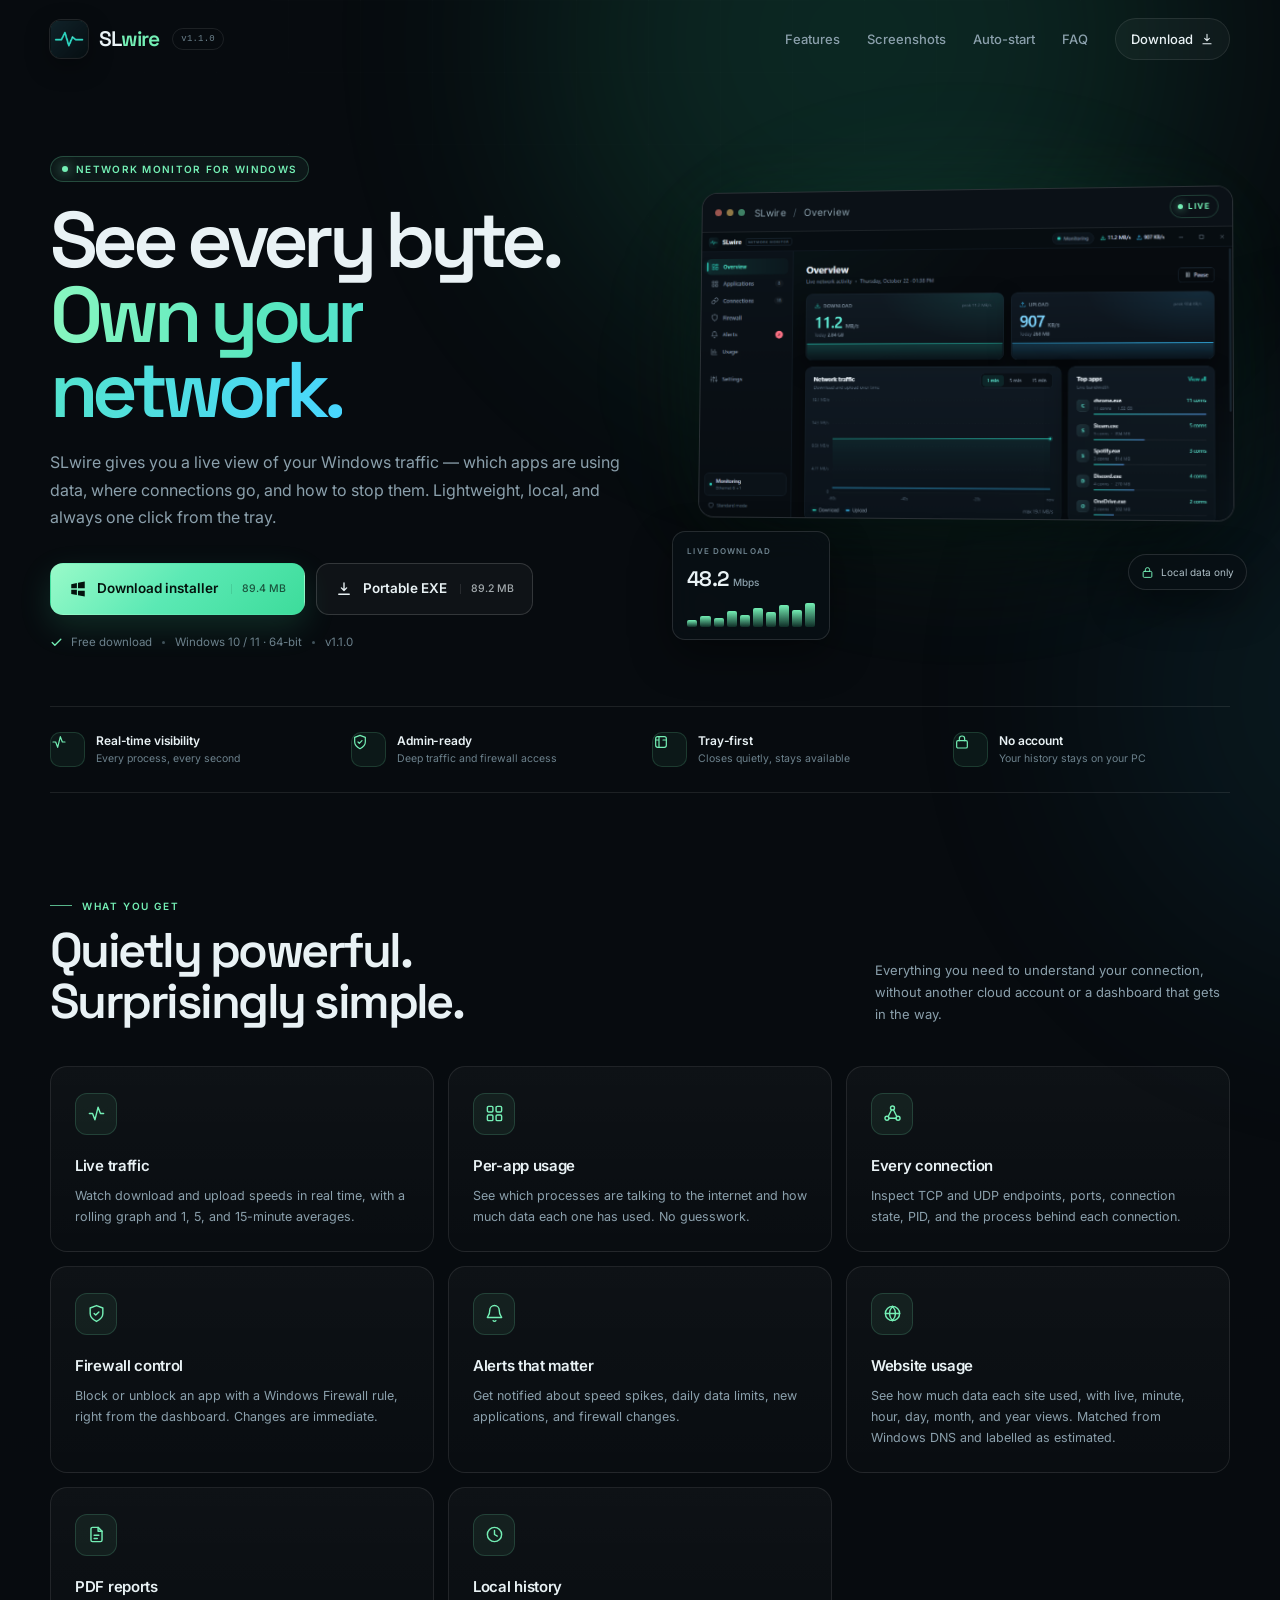
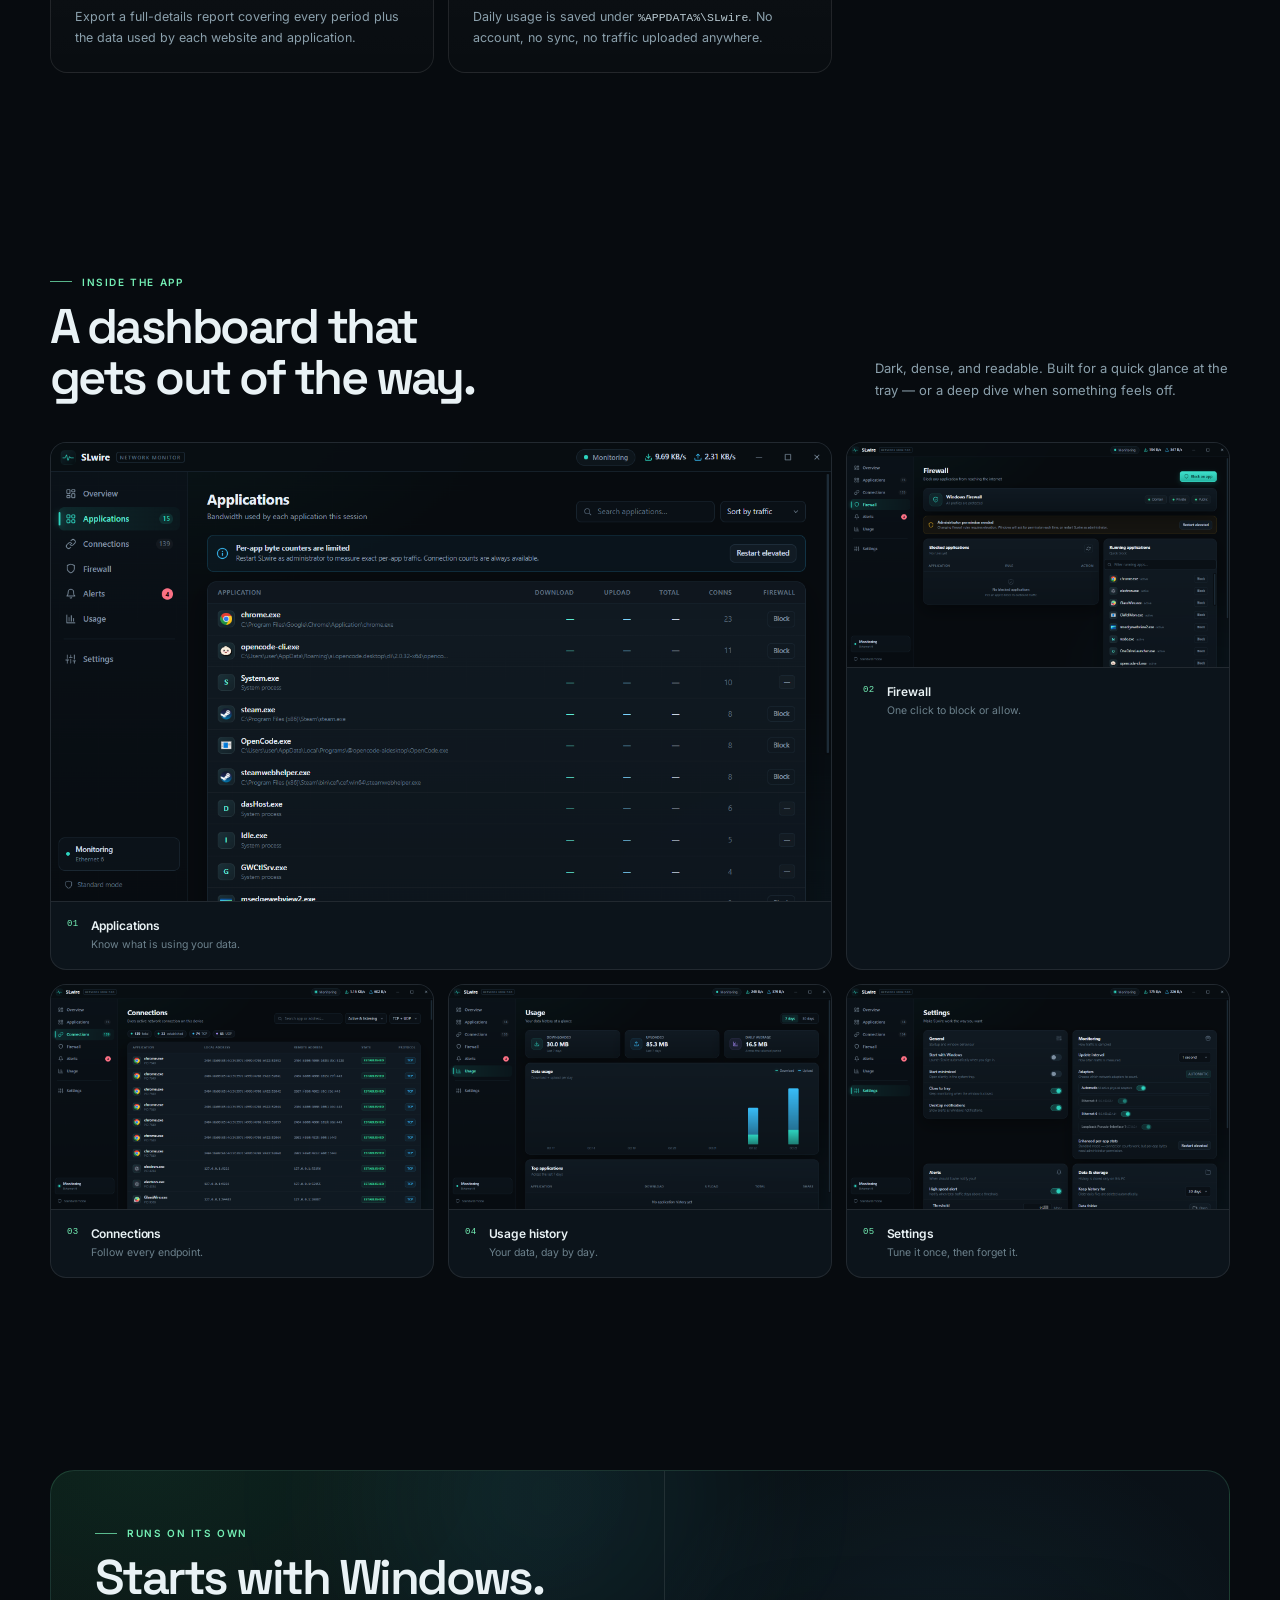
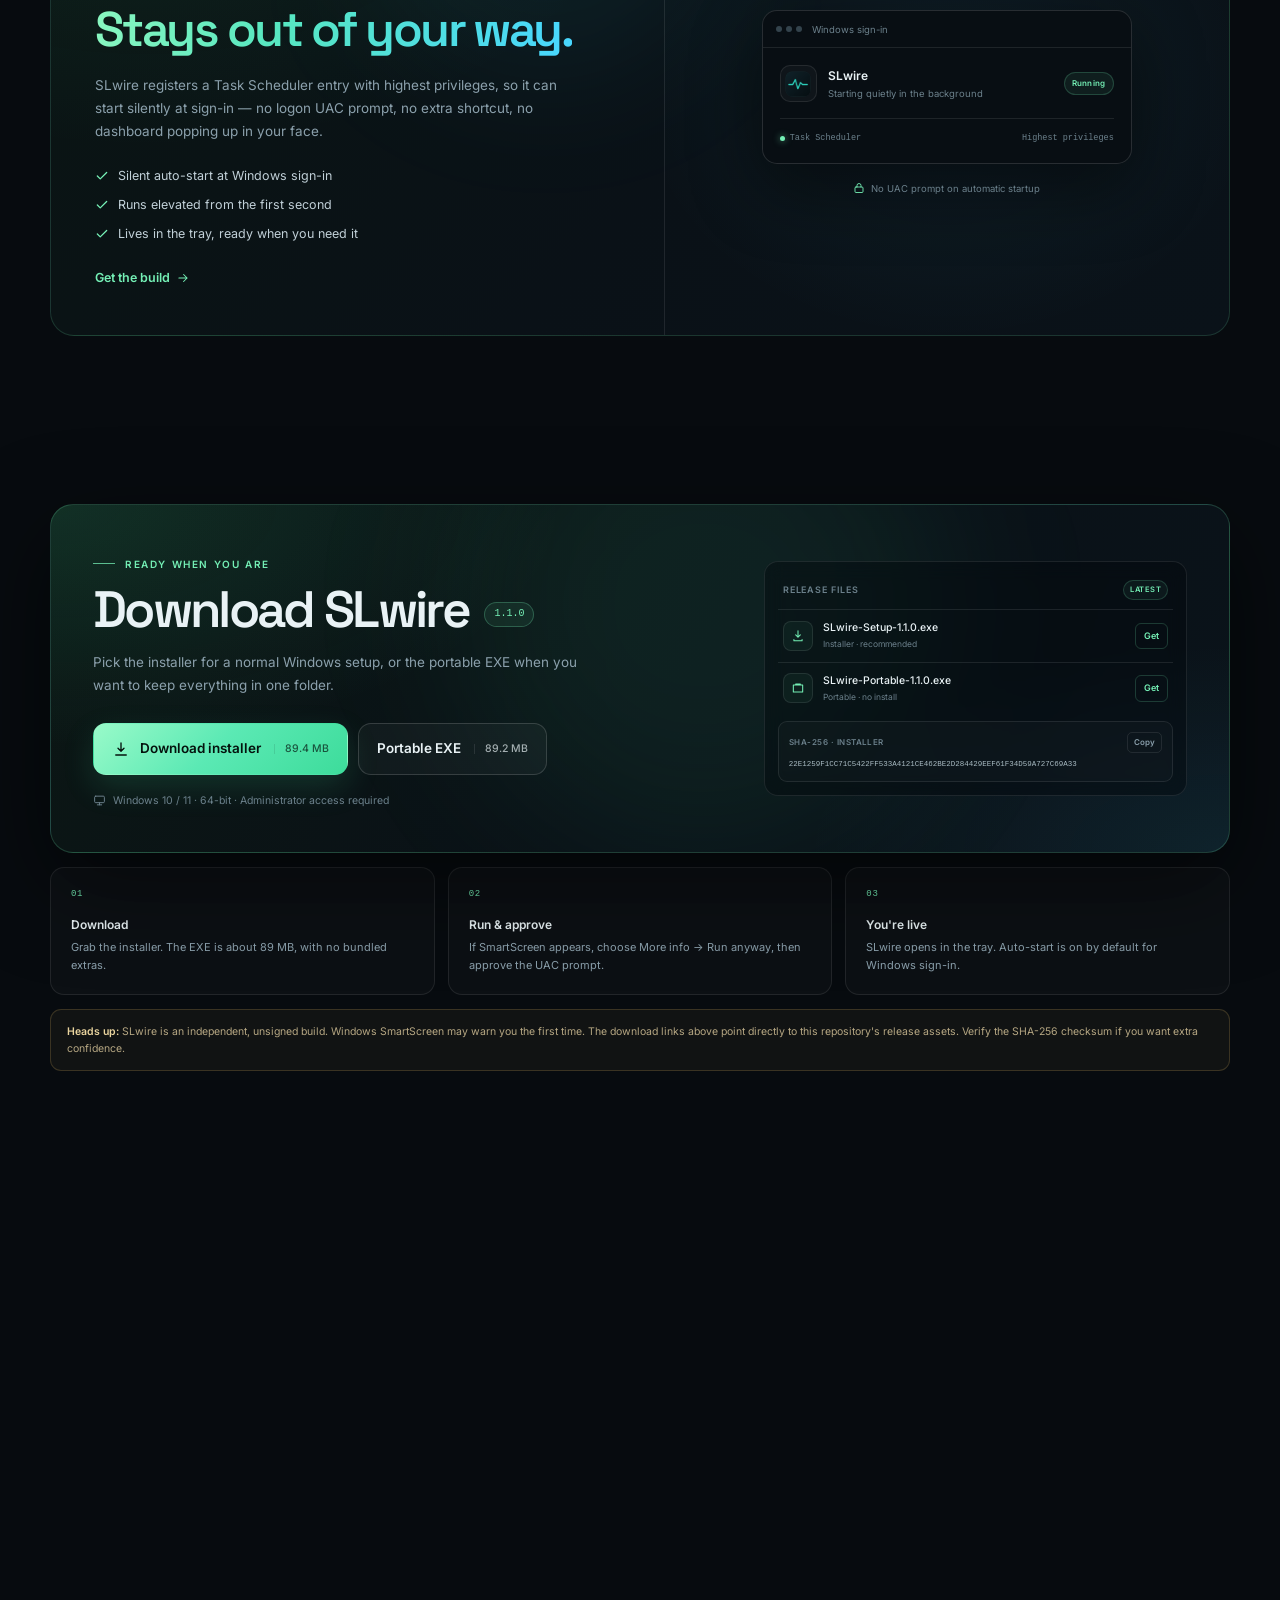
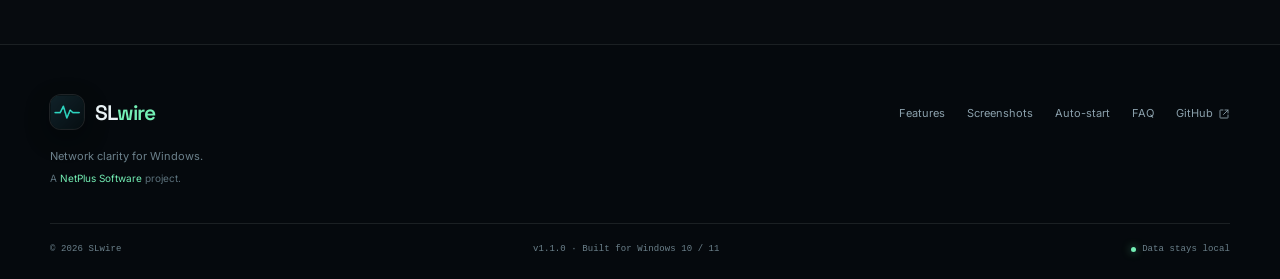
==== commit 847da9a3: "Publish SLwire landing page and release notes" ====
--- a/docs/index.html
+++ b/docs/index.html
@@ -3,25 +3,26 @@
 <head>
   <meta charset="utf-8">
   <meta name="viewport" content="width=device-width, initial-scale=1">
-  <title>SLwire — Live network monitor for Windows</title>
-  <meta name="description" content="SLwire is a lightweight Windows network monitor with live traffic, per-app usage, connections, firewall control, alerts, and local history. Download v1.0.0.">
+  <title>SLwire by NetPlus Software — Live network monitor for Windows</title>
+  <meta name="description" content="SLwire is a lightweight Windows network monitor with live traffic, per-app usage, connections, firewall control, alerts, and local history. Download v1.1.0.">
   <meta name="author" content="NetPlus Software">
+  <meta name="google-site-verification" content="Qvr1kQQnj7pIyamsE0AAHRTXTiJApxHR0mZpVCSbgH4" />
   <meta name="theme-color" content="#070b0f">
   <link rel="canonical" href="https://net-plus-software.github.io/slwire/">
   <link rel="icon" type="image/png" href="assets/icon.png">
   <link rel="apple-touch-icon" href="assets/icon.png">
 
   <meta property="og:type" content="website">
-  <meta property="og:site_name" content="SLwire">
-  <meta property="og:title" content="SLwire — See every byte. Own your network.">
-  <meta property="og:description" content="Live traffic, per-app usage, connections, firewall control, and local history — in one quiet Windows dashboard. Download SLwire v1.0.0.">
+  <meta property="og:site_name" content="SLwire by NetPlus Software">
+  <meta property="og:title" content="SLwire by NetPlus Software — See every byte. Own your network.">
+  <meta property="og:description" content="Live traffic, per-app usage, connections, firewall control, and local history — in one quiet Windows dashboard. Download SLwire v1.1.0.">
   <meta property="og:url" content="https://net-plus-software.github.io/slwire/">
   <meta property="og:image" content="https://net-plus-software.github.io/slwire/assets/screenshot-overview.png">
   <meta property="og:image:width" content="1224">
   <meta property="og:image:height" content="663">
   <meta name="twitter:card" content="summary_large_image">
-  <meta name="twitter:title" content="SLwire — Live network monitor for Windows">
-  <meta name="twitter:description" content="See every byte. Own your network. Download SLwire v1.0.0.">
+  <meta name="twitter:title" content="SLwire by NetPlus Software — Live network monitor for Windows">
+  <meta name="twitter:description" content="See every byte. Own your network. Download SLwire v1.1.0.">
   <meta name="twitter:image" content="https://net-plus-software.github.io/slwire/assets/screenshot-overview.png">
 
   <link rel="preconnect" href="https://fonts.googleapis.com">
@@ -42,7 +43,7 @@
       <a class="brand" href="./" aria-label="SLwire home">
         <img src="assets/icon.png" alt="" width="38" height="38">
         <span class="brand-word">SL<span>wire</span></span>
-        <span class="version-pill">v1.0.0</span>
+        <span class="version-pill">v1.1.0</span>
       </a>
 
       <button class="nav-toggle" type="button" aria-expanded="false" aria-controls="nav-menu" aria-label="Open menu">
@@ -70,15 +71,15 @@
         <p class="hero-lede">SLwire gives you a live view of your Windows traffic — which apps are using data, where connections go, and how to stop them. Lightweight, local, and always one click from the tray.</p>
 
         <div class="hero-actions">
-          <a class="btn btn-primary" href="https://github.com/Net-Plus-Software/slwire/releases/latest/download/SLwire-Setup-1.0.0.exe">
+          <a class="btn btn-primary" href="https://github.com/Net-Plus-Software/slwire/releases/latest/download/SLwire-Setup-1.1.0.exe">
             <svg class="fill-icon" viewBox="0 0 24 24" aria-hidden="true"><path d="M3 5.5 10.5 4v7H3V5.5Zm0 13L10.5 20v-7H3v5.5ZM12 3.7 21 2v9h-9V3.7Zm0 10.6h9V22l-9-1.7v-6Z"/></svg>
             Download installer
             <span class="btn-meta">89.4 MB</span>
           </a>
-          <a class="btn btn-ghost" href="https://github.com/Net-Plus-Software/slwire/releases/latest/download/SLwire-Portable-1.0.0.exe">
+          <a class="btn btn-ghost" href="https://github.com/Net-Plus-Software/slwire/releases/latest/download/SLwire-Portable-1.1.0.exe">
             <svg viewBox="0 0 24 24" aria-hidden="true"><path d="M12 4v10m0 0 3.5-3.5M12 14 8.5 10.5M5 19h14"/></svg>
             Portable EXE
-            <span class="btn-meta">81.4 MB</span>
+            <span class="btn-meta">89.2 MB</span>
           </a>
         </div>
 
@@ -88,7 +89,7 @@
           <span class="note-dot"></span>
           Windows 10 / 11 · 64-bit
           <span class="note-dot"></span>
-          v1.0.0
+          v1.1.0
         </div>
       </div>
 
@@ -176,6 +177,18 @@
         </article>
 
         <article class="feature-card reveal">
+          <span class="feature-icon"><svg viewBox="0 0 24 24" aria-hidden="true"><circle cx="12" cy="12" r="9"/><path d="M3 12h18M12 3c2.5 2.7 3.8 5.7 3.8 9S14.5 18.3 12 21c-2.5-2.7-3.8-5.7-3.8-9S9.5 5.7 12 3Z"/></svg></span>
+          <h3>Website usage</h3>
+          <p>See how much data each site used, with live, minute, hour, day, month, and year views. Matched from Windows DNS and labelled as estimated.</p>
+        </article>
+
+        <article class="feature-card reveal">
+          <span class="feature-icon"><svg viewBox="0 0 24 24" aria-hidden="true"><path d="M14 3H7a2 2 0 0 0-2 2v14a2 2 0 0 0 2 2h10a2 2 0 0 0 2-2V8Z"/><path d="M14 3v5h5M9 13h6M9 17h4"/></svg></span>
+          <h3>PDF reports</h3>
+          <p>Export a full-details report covering every period plus the data used by each website and application.</p>
+        </article>
+
+        <article class="feature-card reveal">
           <span class="feature-icon"><svg viewBox="0 0 24 24" aria-hidden="true"><circle cx="12" cy="12" r="9"/><path d="M12 7v5l3.5 2"/></svg></span>
           <h3>Local history</h3>
           <p>Daily usage is saved under <code>%APPDATA%\SLwire</code>. No account, no sync, no traffic uploaded anywhere.</p>
@@ -223,7 +236,7 @@
     <section class="section container" id="autostart">
       <div class="split-card reveal">
         <div class="split-copy">
-          <span class="kicker">New in v1.0.0</span>
+          <span class="kicker">Runs on its own</span>
           <h2>Starts with Windows.<br><span class="text-gradient">Stays out of your way.</span></h2>
           <p>SLwire registers a Task Scheduler entry with highest privileges, so it can start silently at sign-in — no logon UAC prompt, no extra shortcut, no dashboard popping up in your face.</p>
 
@@ -266,18 +279,18 @@
       <div class="download-card reveal">
         <div class="download-copy">
           <span class="kicker">Ready when you are</span>
-          <h2>Download SLwire <span class="version-badge">1.0.0</span></h2>
+          <h2>Download SLwire <span class="version-badge">1.1.0</span></h2>
           <p>Pick the installer for a normal Windows setup, or the portable EXE when you want to keep everything in one folder.</p>
 
           <div class="download-actions">
-            <a class="btn btn-primary" href="https://github.com/Net-Plus-Software/slwire/releases/latest/download/SLwire-Setup-1.0.0.exe">
+            <a class="btn btn-primary" href="https://github.com/Net-Plus-Software/slwire/releases/latest/download/SLwire-Setup-1.1.0.exe">
               <svg viewBox="0 0 24 24" aria-hidden="true"><path d="M12 4v11m0 0 4-4m-4 4-4-4M5 20h14"/></svg>
               Download installer
               <span class="btn-meta">89.4 MB</span>
             </a>
-            <a class="btn btn-outline" href="https://github.com/Net-Plus-Software/slwire/releases/latest/download/SLwire-Portable-1.0.0.exe">
+            <a class="btn btn-outline" href="https://github.com/Net-Plus-Software/slwire/releases/latest/download/SLwire-Portable-1.1.0.exe">
               Portable EXE
-              <span class="btn-meta">81.4 MB</span>
+              <span class="btn-meta">89.2 MB</span>
             </a>
           </div>
 
@@ -295,14 +308,14 @@
 
           <div class="file-row">
             <span class="file-icon"><svg viewBox="0 0 24 24" aria-hidden="true"><path d="M12 3v11m0 0 4-4m-4 4-4-4M5 18v2h14v-2"/></svg></span>
-            <div><strong>SLwire-Setup-1.0.0.exe</strong><span>Installer · recommended</span></div>
-            <a href="https://github.com/Net-Plus-Software/slwire/releases/latest/download/SLwire-Setup-1.0.0.exe">Get</a>
+            <div><strong>SLwire-Setup-1.1.0.exe</strong><span>Installer · recommended</span></div>
+            <a href="https://github.com/Net-Plus-Software/slwire/releases/latest/download/SLwire-Setup-1.1.0.exe">Get</a>
           </div>
 
           <div class="file-row">
             <span class="file-icon"><svg viewBox="0 0 24 24" aria-hidden="true"><path d="M4 7h16v12H4zM8 7V5h8v2"/></svg></span>
-            <div><strong>SLwire-Portable-1.0.0.exe</strong><span>Portable · no install</span></div>
-            <a href="https://github.com/Net-Plus-Software/slwire/releases/latest/download/SLwire-Portable-1.0.0.exe">Get</a>
+            <div><strong>SLwire-Portable-1.1.0.exe</strong><span>Portable · no install</span></div>
+            <a href="https://github.com/Net-Plus-Software/slwire/releases/latest/download/SLwire-Portable-1.1.0.exe">Get</a>
           </div>
 
           <div class="checksum-box">
@@ -396,7 +409,7 @@
 
     <div class="container footer-bottom">
       <span>© <span id="year">2026</span> SLwire</span>
-      <span>v1.0.0 · Built for Windows 10 / 11</span>
+      <span>v1.1.0 · Built for Windows 10 / 11</span>
       <span class="footer-status"><i></i> Data stays local</span>
     </div>
   </footer>
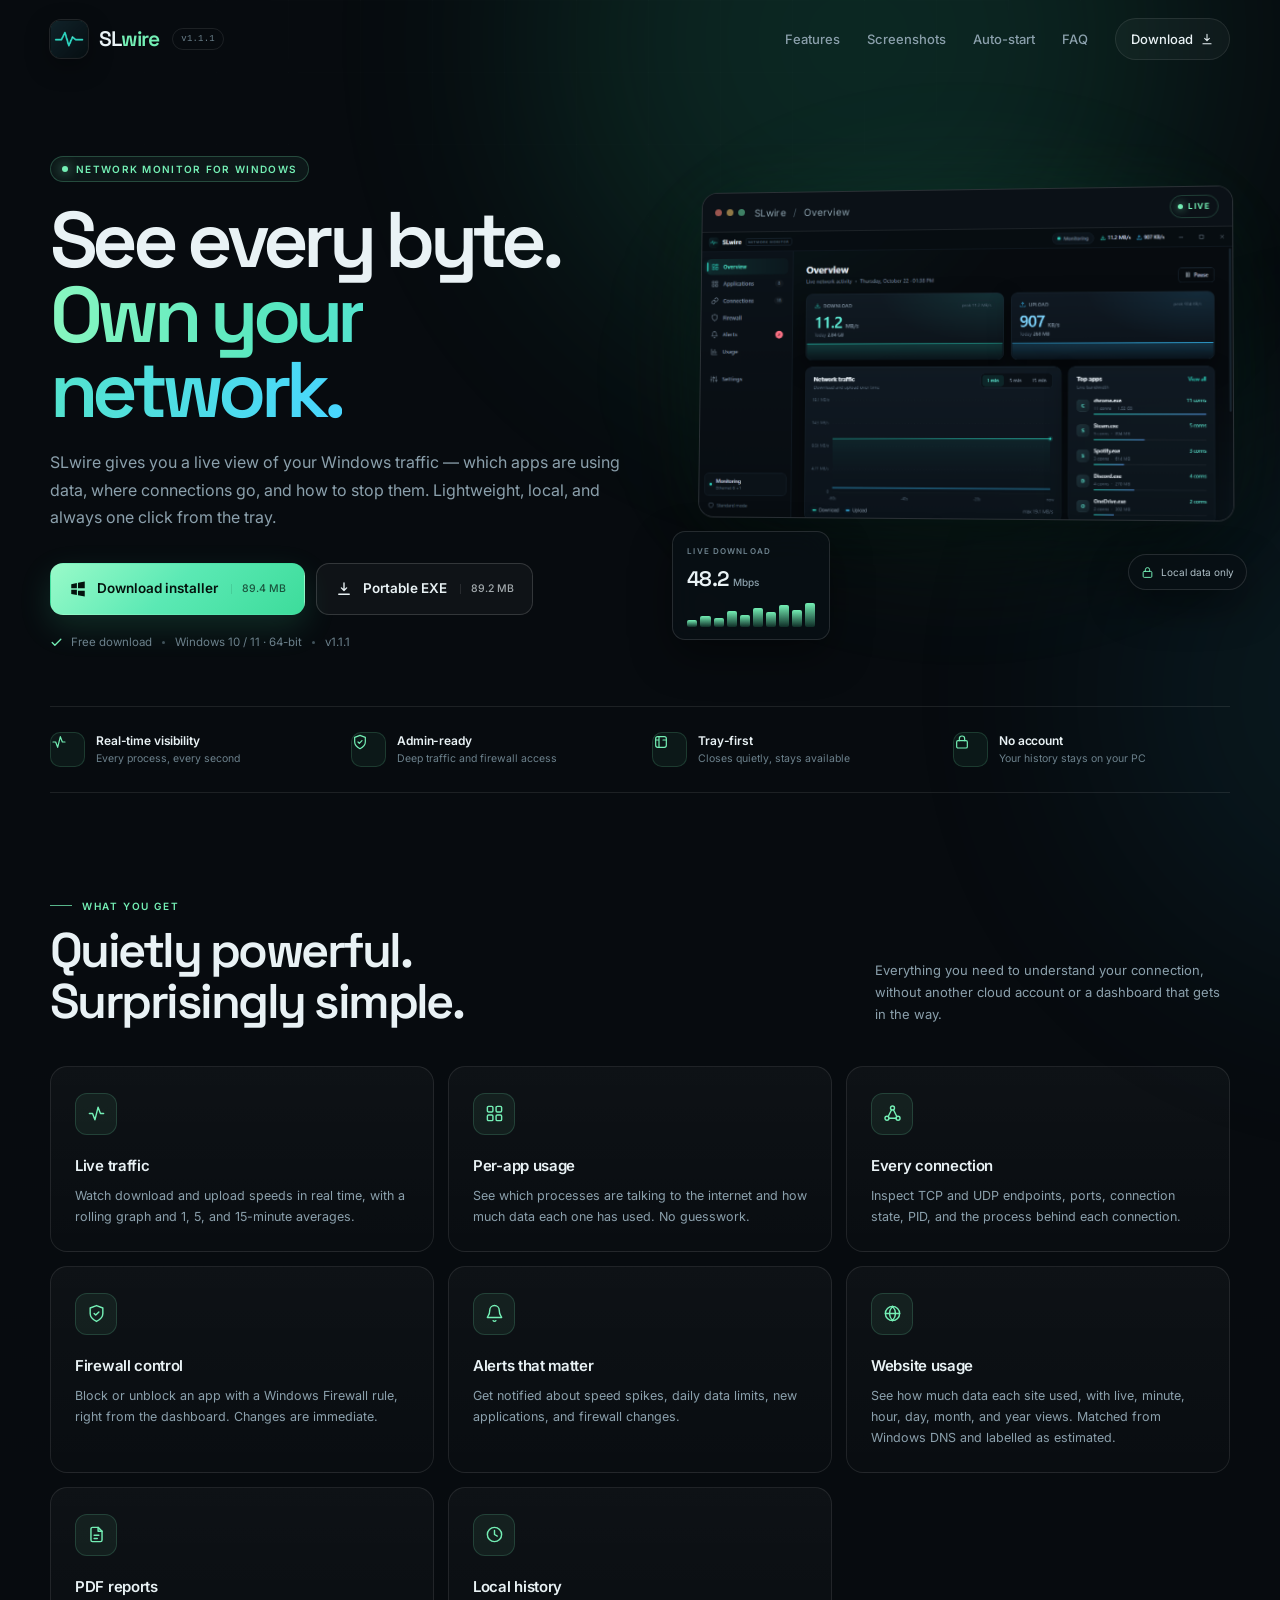
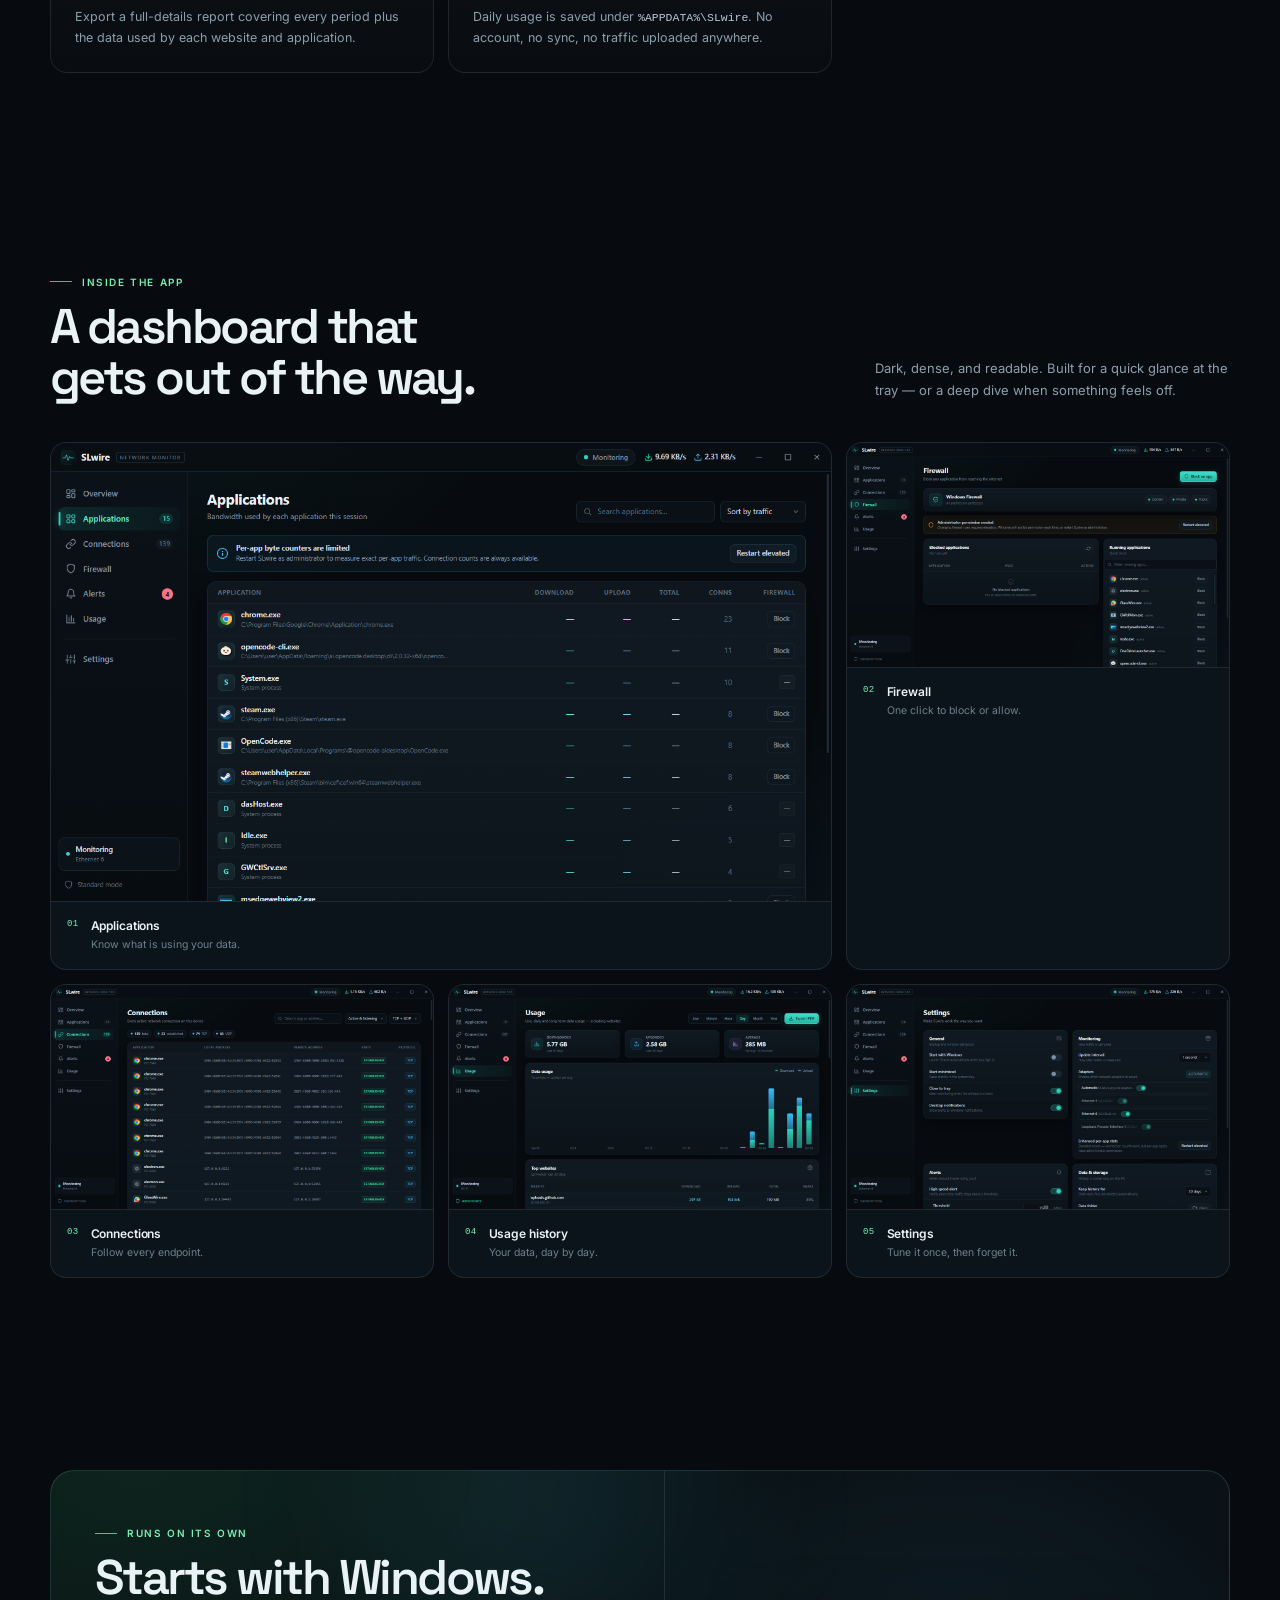
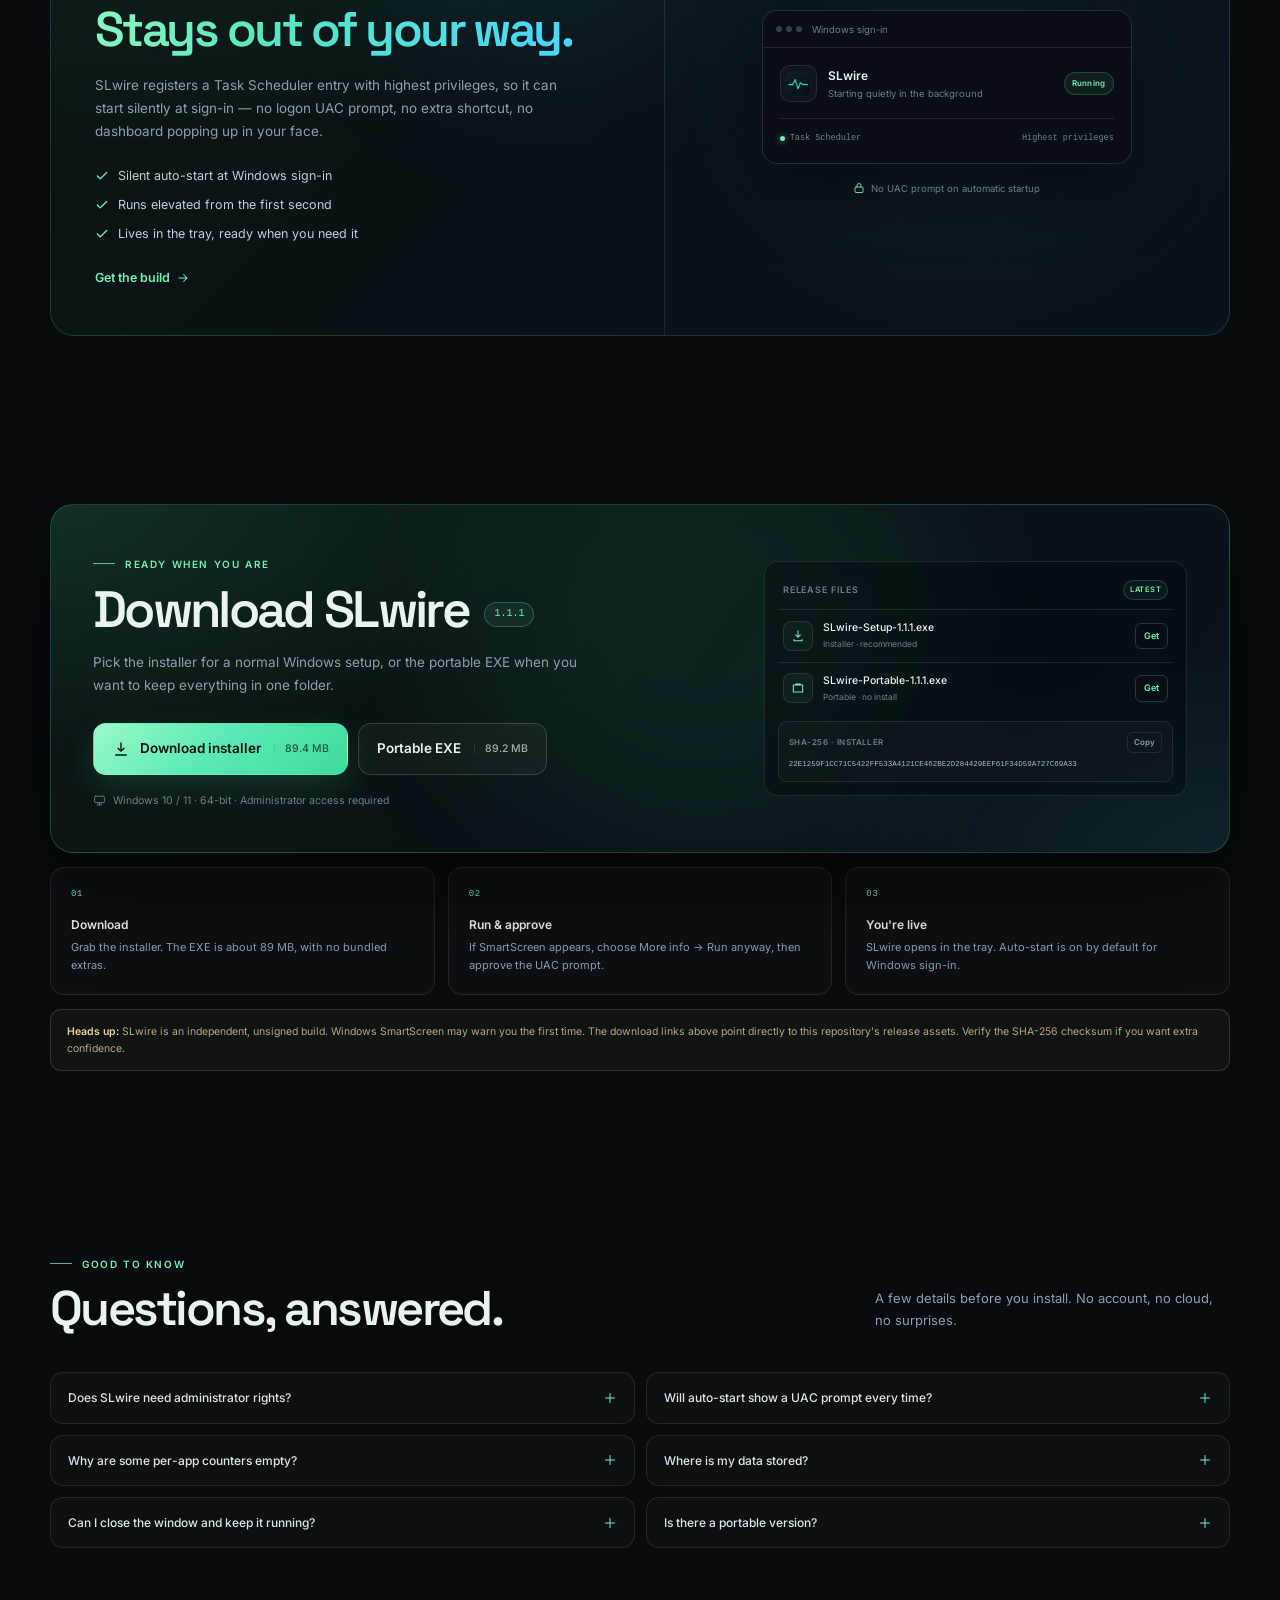
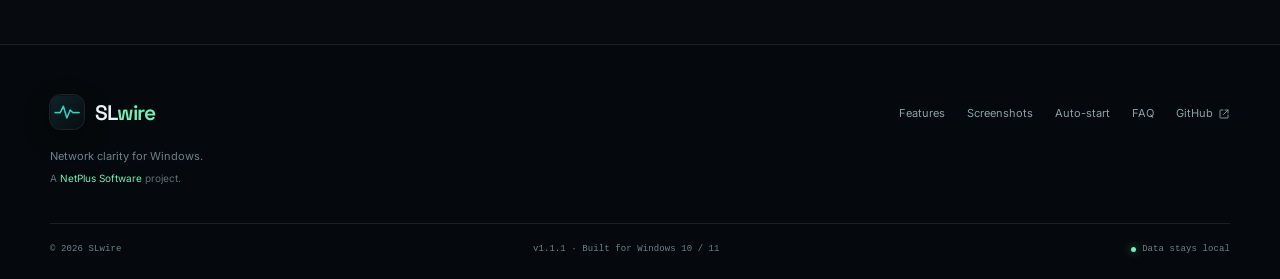
==== commit d2706569: "Publish SLwire landing page and release notes" ====
--- a/docs/index.html
+++ b/docs/index.html
@@ -4,7 +4,7 @@
   <meta charset="utf-8">
   <meta name="viewport" content="width=device-width, initial-scale=1">
   <title>SLwire by NetPlus Software — Live network monitor for Windows</title>
-  <meta name="description" content="SLwire is a lightweight Windows network monitor with live traffic, per-app usage, connections, firewall control, alerts, and local history. Download v1.1.0.">
+  <meta name="description" content="SLwire is a lightweight Windows network monitor with live traffic, per-app usage, connections, firewall control, alerts, and local history. Download v1.1.1.">
   <meta name="author" content="NetPlus Software">
   <meta name="google-site-verification" content="Qvr1kQQnj7pIyamsE0AAHRTXTiJApxHR0mZpVCSbgH4" />
   <meta name="theme-color" content="#070b0f">
@@ -15,14 +15,14 @@
   <meta property="og:type" content="website">
   <meta property="og:site_name" content="SLwire by NetPlus Software">
   <meta property="og:title" content="SLwire by NetPlus Software — See every byte. Own your network.">
-  <meta property="og:description" content="Live traffic, per-app usage, connections, firewall control, and local history — in one quiet Windows dashboard. Download SLwire v1.1.0.">
+  <meta property="og:description" content="Live traffic, per-app usage, connections, firewall control, and local history — in one quiet Windows dashboard. Download SLwire v1.1.1.">
   <meta property="og:url" content="https://net-plus-software.github.io/slwire/">
   <meta property="og:image" content="https://net-plus-software.github.io/slwire/assets/screenshot-overview.png">
   <meta property="og:image:width" content="1224">
   <meta property="og:image:height" content="663">
   <meta name="twitter:card" content="summary_large_image">
   <meta name="twitter:title" content="SLwire by NetPlus Software — Live network monitor for Windows">
-  <meta name="twitter:description" content="See every byte. Own your network. Download SLwire v1.1.0.">
+  <meta name="twitter:description" content="See every byte. Own your network. Download SLwire v1.1.1.">
   <meta name="twitter:image" content="https://net-plus-software.github.io/slwire/assets/screenshot-overview.png">
 
   <link rel="preconnect" href="https://fonts.googleapis.com">
@@ -43,7 +43,7 @@
       <a class="brand" href="./" aria-label="SLwire home">
         <img src="assets/icon.png" alt="" width="38" height="38">
         <span class="brand-word">SL<span>wire</span></span>
-        <span class="version-pill">v1.1.0</span>
+        <span class="version-pill">v1.1.1</span>
       </a>
 
       <button class="nav-toggle" type="button" aria-expanded="false" aria-controls="nav-menu" aria-label="Open menu">
@@ -71,12 +71,12 @@
         <p class="hero-lede">SLwire gives you a live view of your Windows traffic — which apps are using data, where connections go, and how to stop them. Lightweight, local, and always one click from the tray.</p>
 
         <div class="hero-actions">
-          <a class="btn btn-primary" href="https://github.com/Net-Plus-Software/slwire/releases/latest/download/SLwire-Setup-1.1.0.exe">
+          <a class="btn btn-primary" href="https://github.com/Net-Plus-Software/slwire/releases/latest/download/SLwire-Setup-1.1.1.exe">
             <svg class="fill-icon" viewBox="0 0 24 24" aria-hidden="true"><path d="M3 5.5 10.5 4v7H3V5.5Zm0 13L10.5 20v-7H3v5.5ZM12 3.7 21 2v9h-9V3.7Zm0 10.6h9V22l-9-1.7v-6Z"/></svg>
             Download installer
             <span class="btn-meta">89.4 MB</span>
           </a>
-          <a class="btn btn-ghost" href="https://github.com/Net-Plus-Software/slwire/releases/latest/download/SLwire-Portable-1.1.0.exe">
+          <a class="btn btn-ghost" href="https://github.com/Net-Plus-Software/slwire/releases/latest/download/SLwire-Portable-1.1.1.exe">
             <svg viewBox="0 0 24 24" aria-hidden="true"><path d="M12 4v10m0 0 3.5-3.5M12 14 8.5 10.5M5 19h14"/></svg>
             Portable EXE
             <span class="btn-meta">89.2 MB</span>
@@ -89,7 +89,7 @@
           <span class="note-dot"></span>
           Windows 10 / 11 · 64-bit
           <span class="note-dot"></span>
-          v1.1.0
+          v1.1.1
         </div>
       </div>
 
@@ -279,16 +279,16 @@
       <div class="download-card reveal">
         <div class="download-copy">
           <span class="kicker">Ready when you are</span>
-          <h2>Download SLwire <span class="version-badge">1.1.0</span></h2>
+          <h2>Download SLwire <span class="version-badge">1.1.1</span></h2>
           <p>Pick the installer for a normal Windows setup, or the portable EXE when you want to keep everything in one folder.</p>
 
           <div class="download-actions">
-            <a class="btn btn-primary" href="https://github.com/Net-Plus-Software/slwire/releases/latest/download/SLwire-Setup-1.1.0.exe">
+            <a class="btn btn-primary" href="https://github.com/Net-Plus-Software/slwire/releases/latest/download/SLwire-Setup-1.1.1.exe">
               <svg viewBox="0 0 24 24" aria-hidden="true"><path d="M12 4v11m0 0 4-4m-4 4-4-4M5 20h14"/></svg>
               Download installer
               <span class="btn-meta">89.4 MB</span>
             </a>
-            <a class="btn btn-outline" href="https://github.com/Net-Plus-Software/slwire/releases/latest/download/SLwire-Portable-1.1.0.exe">
+            <a class="btn btn-outline" href="https://github.com/Net-Plus-Software/slwire/releases/latest/download/SLwire-Portable-1.1.1.exe">
               Portable EXE
               <span class="btn-meta">89.2 MB</span>
             </a>
@@ -308,14 +308,14 @@
 
           <div class="file-row">
             <span class="file-icon"><svg viewBox="0 0 24 24" aria-hidden="true"><path d="M12 3v11m0 0 4-4m-4 4-4-4M5 18v2h14v-2"/></svg></span>
-            <div><strong>SLwire-Setup-1.1.0.exe</strong><span>Installer · recommended</span></div>
-            <a href="https://github.com/Net-Plus-Software/slwire/releases/latest/download/SLwire-Setup-1.1.0.exe">Get</a>
+            <div><strong>SLwire-Setup-1.1.1.exe</strong><span>Installer · recommended</span></div>
+            <a href="https://github.com/Net-Plus-Software/slwire/releases/latest/download/SLwire-Setup-1.1.1.exe">Get</a>
           </div>
 
           <div class="file-row">
             <span class="file-icon"><svg viewBox="0 0 24 24" aria-hidden="true"><path d="M4 7h16v12H4zM8 7V5h8v2"/></svg></span>
-            <div><strong>SLwire-Portable-1.1.0.exe</strong><span>Portable · no install</span></div>
-            <a href="https://github.com/Net-Plus-Software/slwire/releases/latest/download/SLwire-Portable-1.1.0.exe">Get</a>
+            <div><strong>SLwire-Portable-1.1.1.exe</strong><span>Portable · no install</span></div>
+            <a href="https://github.com/Net-Plus-Software/slwire/releases/latest/download/SLwire-Portable-1.1.1.exe">Get</a>
           </div>
 
           <div class="checksum-box">
@@ -409,7 +409,7 @@
 
     <div class="container footer-bottom">
       <span>© <span id="year">2026</span> SLwire</span>
-      <span>v1.1.0 · Built for Windows 10 / 11</span>
+      <span>v1.1.1 · Built for Windows 10 / 11</span>
       <span class="footer-status"><i></i> Data stays local</span>
     </div>
   </footer>
